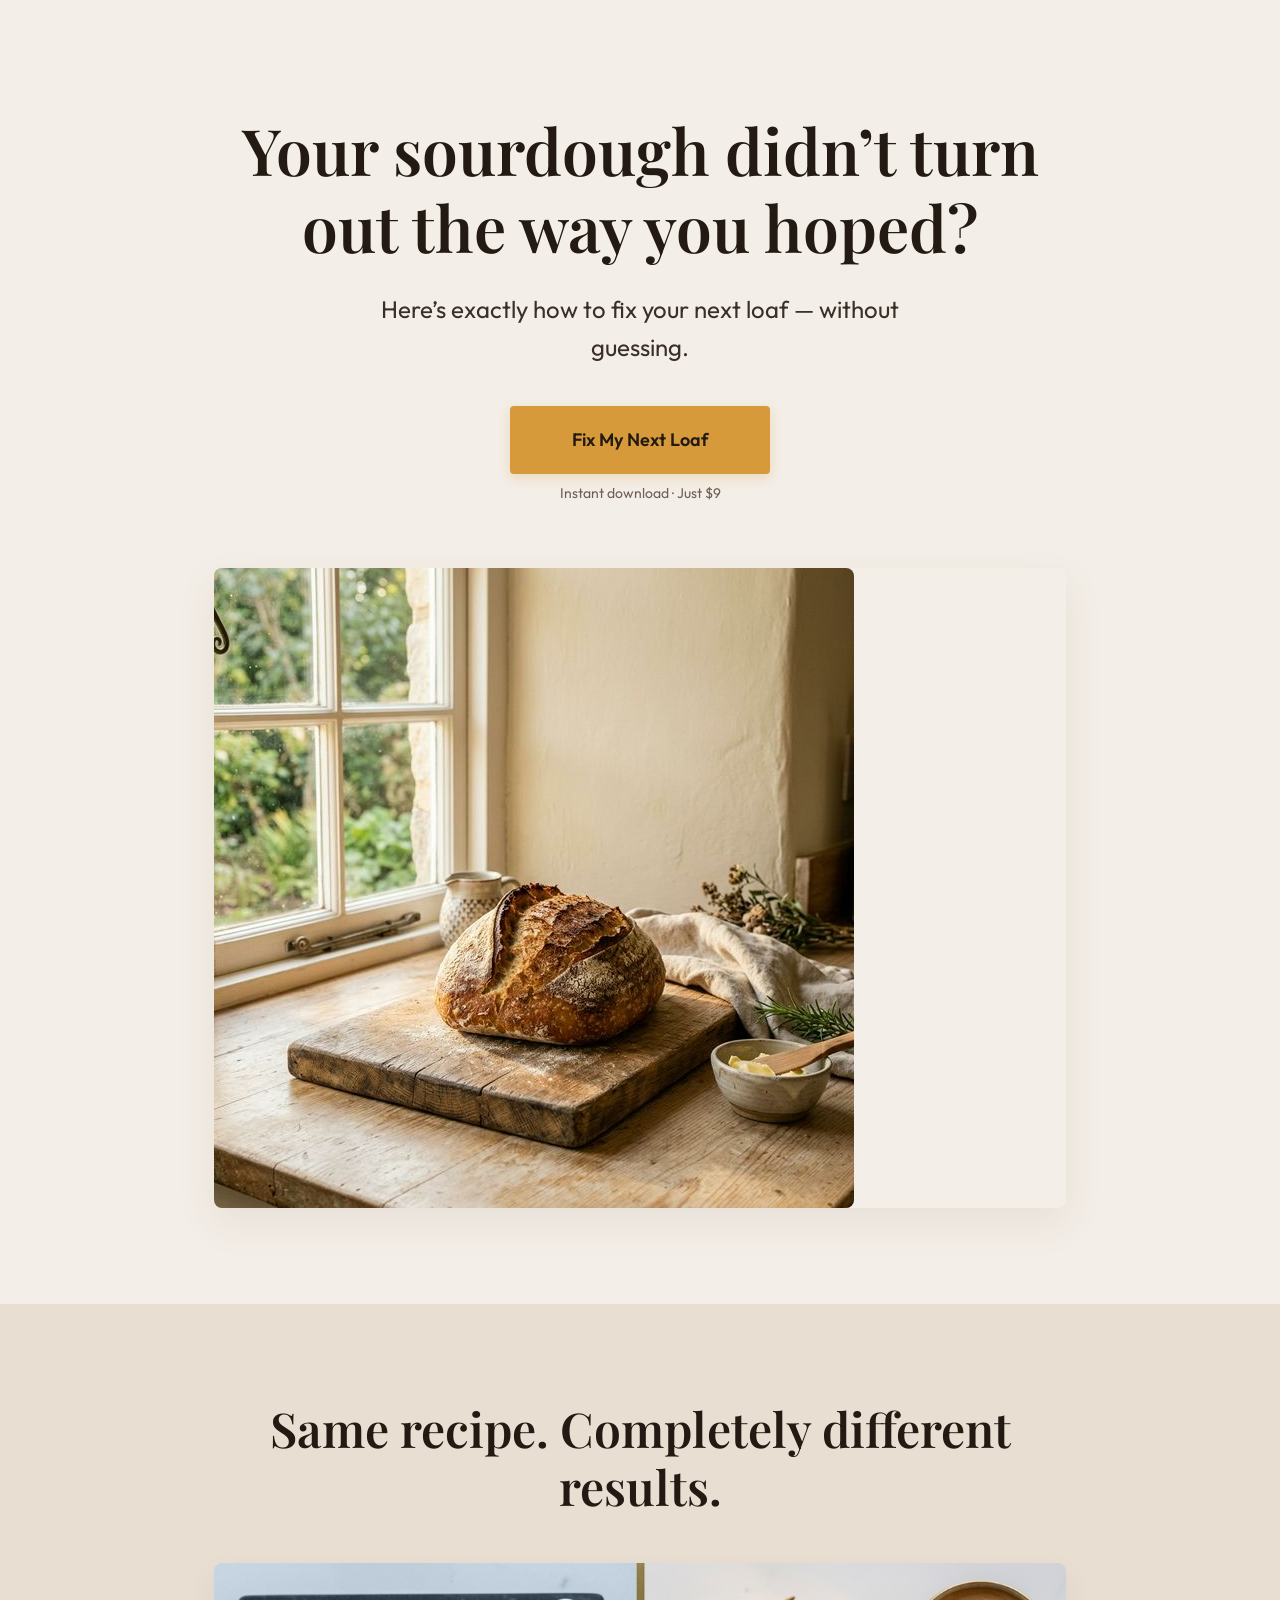
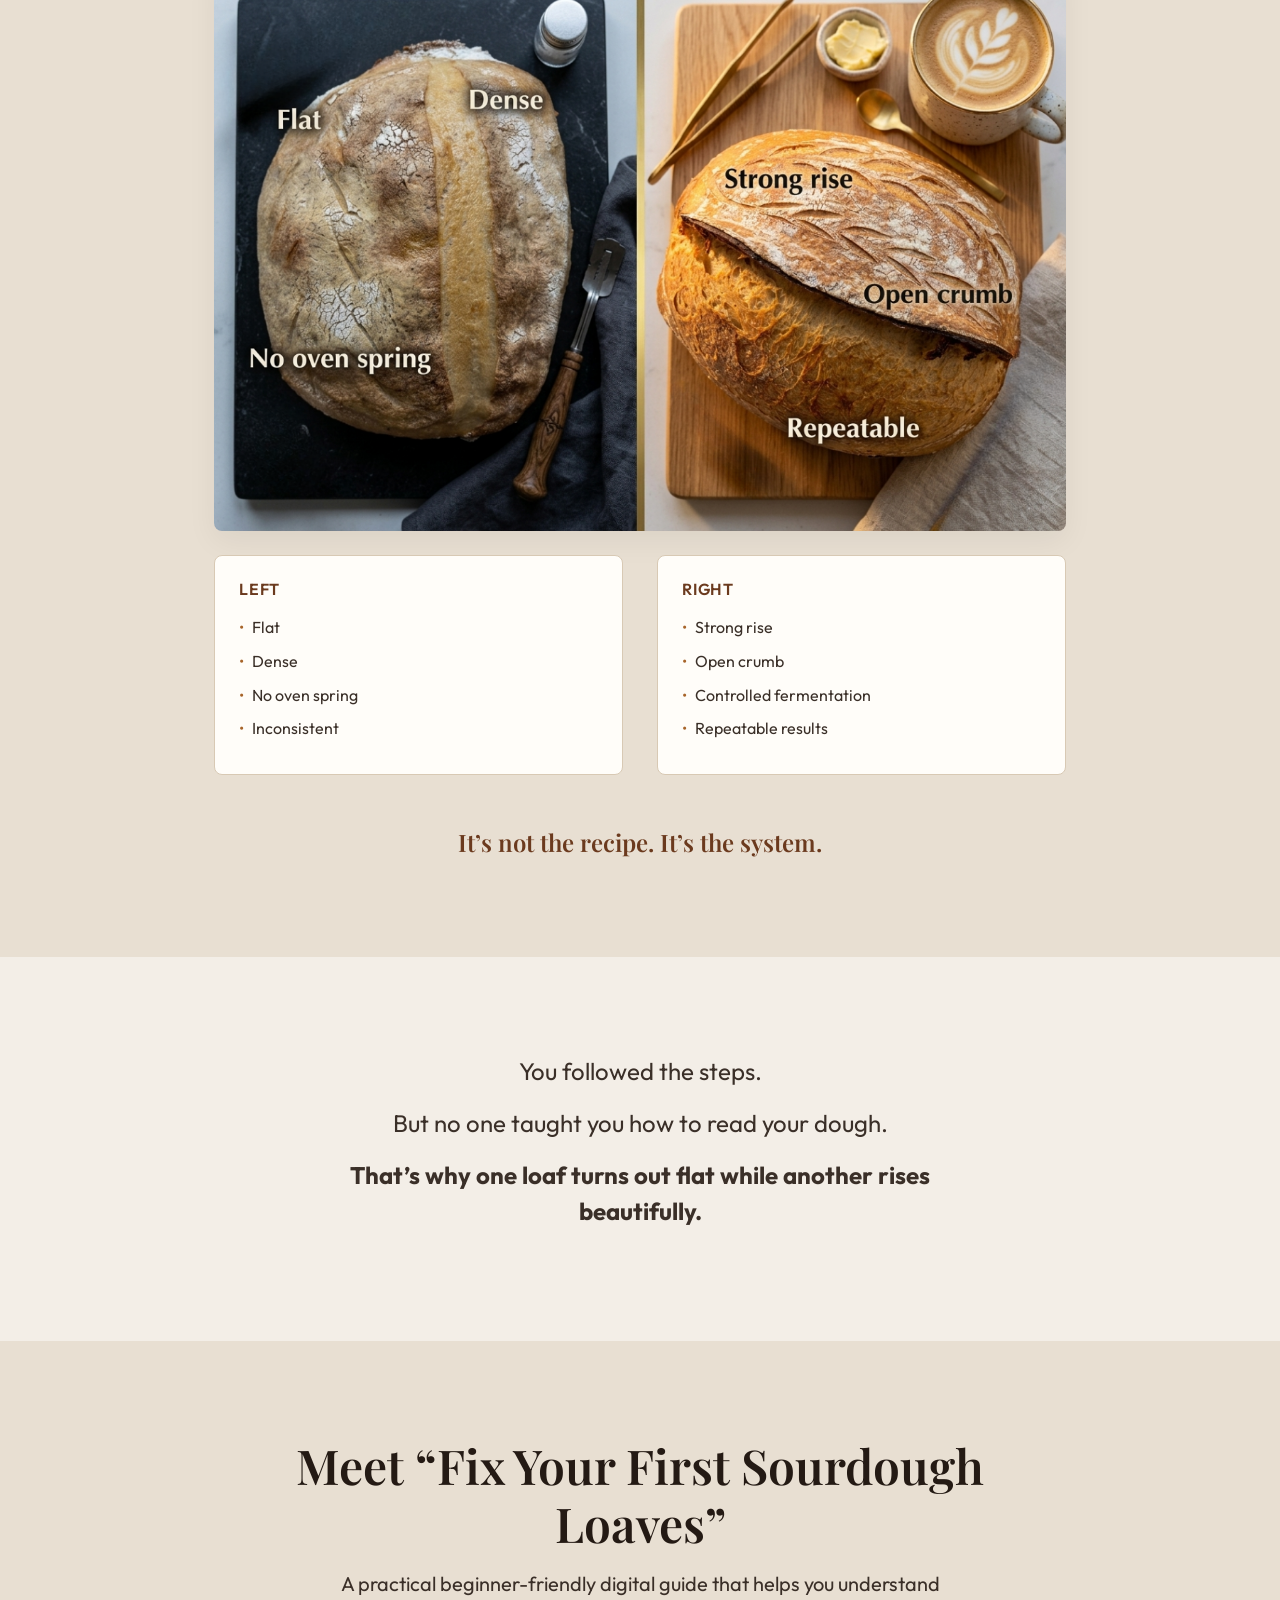
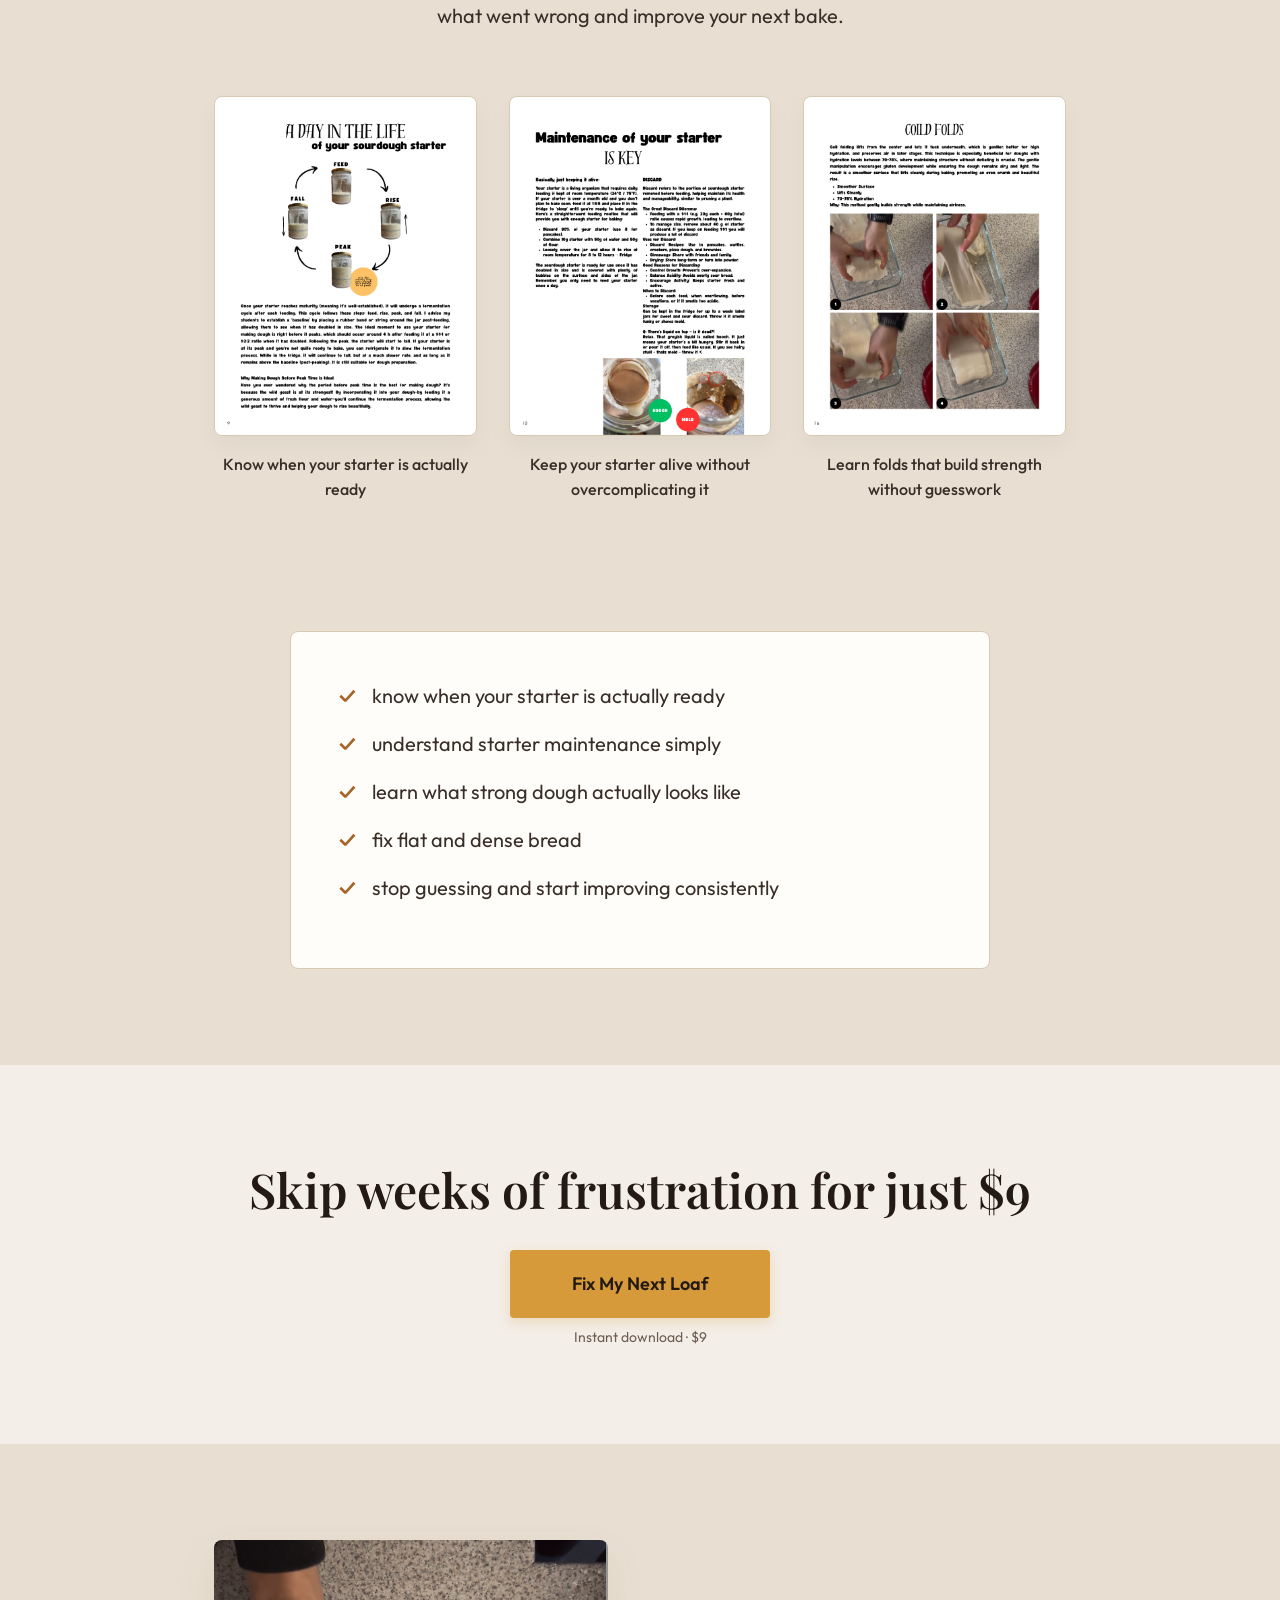
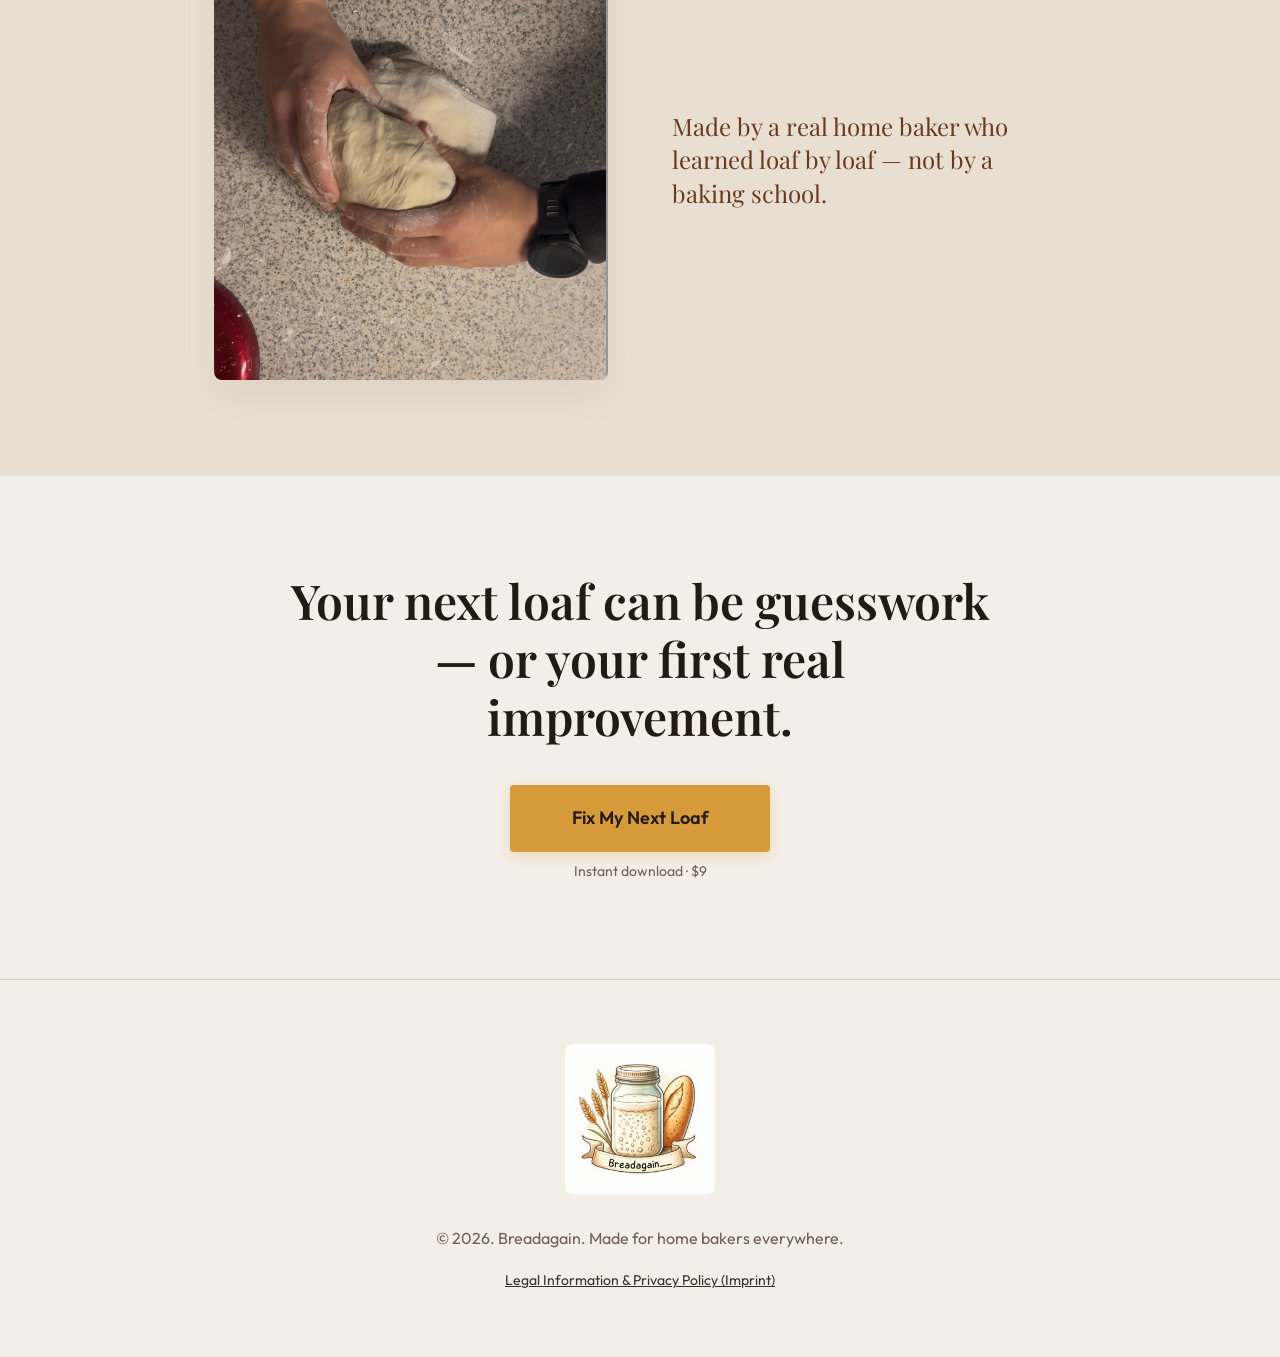
==== index.html @ 2c8e0751 "Add files via upload" ====
<!DOCTYPE html>
<html lang="en">
<head>
    <meta charset="UTF-8">
    <meta name="viewport" content="width=device-width, initial-scale=1.0">
    <title>Fix Your First Sourdough Loaves | Breadagain</title>
    
    <!-- Google Fonts for Typography -->
    <link rel="preconnect" href="https://fonts.googleapis.com">
    <link rel="preconnect" href="https://fonts.gstatic.com" crossorigin>
    <link href="https://fonts.googleapis.com/css2?family=Outfit:wght@400;500;600&family=Playfair+Display:ital,wght@0,600;1,600&display=swap" rel="stylesheet">
    
    <link rel="stylesheet" href="style.css">
</head>
<body>

    <!-- 1. HERO SECTION -->
    <section class="hero container">
        <h1>Your sourdough didn’t turn out the way you hoped?</h1>
        <p>Here’s exactly how to fix your next loaf — without guessing.</p>
        
        <a href="#offer" class="btn">Fix My Next Loaf</a>
        <span class="microcopy">Instant download · Just $9</span>
        
        <div class="hero-image">
            <img src="hero_loaf.png" alt="Aspirational warm sourdough loaf and coffee">
        </div>
    </section>

    <!-- 2. BEFORE / AFTER SECTION -->
    <section class="before-after">
        <div class="container">
            <h2>Same recipe. Completely different results.</h2>
            
            <div class="comparison-wrapper">
                <img src="Same recipe. Completely different results..png" alt="Before and after sourdough comparison" class="comparison-image">
                
                <div class="comparison-labels">
                    <div class="label-column">
                        <h4>Left</h4>
                        <ul class="label-list">
                            <li>Flat</li>
                            <li>Dense</li>
                            <li>No oven spring</li>
                            <li>Inconsistent</li>
                        </ul>
                    </div>
                    <div class="label-column">
                        <h4>Right</h4>
                        <ul class="label-list">
                            <li>Strong rise</li>
                            <li>Open crumb</li>
                            <li>Controlled fermentation</li>
                            <li>Repeatable results</li>
                        </ul>
                    </div>
                </div>
            </div>
            
            <p class="reframe-text">It’s not the recipe. It’s the system.</p>
        </div>
    </section>

    <!-- 3. REFRAME SECTION -->
    <section>
        <div class="container reframe-section">
            <p>You followed the steps.</p>
            <p>But no one taught you how to read your dough.</p>
            <p><strong>That’s why one loaf turns out flat while another rises beautifully.</strong></p>
        </div>
    </section>

    <!-- 4 & 5. PRODUCT INTRO & WHAT'S INSIDE -->
    <section class="product-intro">
        <div class="container">
            <h2>Meet “Fix Your First Sourdough Loaves”</h2>
            <p>A practical beginner-friendly digital guide that helps you understand what went wrong and improve your next bake.</p>
            
            <div class="preview-grid">
                <div class="preview-item">
                    <img src="11.png" alt="Starter Lifecycle Page preview">
                    <p>Know when your starter is actually ready</p>
                </div>
                <div class="preview-item">
                    <img src="12.png" alt="Starter Maintenance Page preview">
                    <p>Keep your starter alive without overcomplicating it</p>
                </div>
                <div class="preview-item">
                    <img src="18.png" alt="Coil Folds Page preview">
                    <p>Learn folds that build strength without guesswork</p>
                </div>
            </div>
            
            <div class="bullets-box">
                <ul>
                    <li>know when your starter is actually ready</li>
                    <li>understand starter maintenance simply</li>
                    <li>learn what strong dough actually looks like</li>
                    <li>fix flat and dense bread</li>
                    <li>stop guessing and start improving consistently</li>
                </ul>
            </div>
        </div>
    </section>

    <!-- 6. OFFER SECTION -->
    <section class="offer" id="offer">
        <div class="container">
            <h2>Skip weeks of frustration for just $9</h2>
            <a href="#" class="btn">Fix My Next Loaf</a>
            <span class="microcopy">Instant download · $9</span>
        </div>
    </section>

    <!-- 7. TRUST / MAKER SECTION -->
    <section>
        <div class="container trust-section">
            <div class="trust-image">
                <img src="Formen.png" alt="Real home baker shaping dough authentically">
            </div>
            <div class="trust-content">
                <p>Made by a real home baker who learned loaf by loaf — not by a baking school.</p>
            </div>
        </div>
    </section>

    <!-- 8. FINAL CTA SECTION -->
    <section class="final-cta">
        <div class="container">
            <h2>Your next loaf can be guesswork — or your first real improvement.</h2>
            <a href="#offer" class="btn">Fix My Next Loaf</a>
            <span class="microcopy">Instant download · $9</span>
        </div>
    </section>

    <!-- FOOTER -->
    <footer>
        <div class="container">
            <!-- Sourdough Parent Logo -->
            <img src="Proud Parent of a Sourdough Starter.png" alt="Proud Parent of a Sourdough Starter Logo" class="footer-logo">
            <p>&copy; 2026. Breadagain. Made for home bakers everywhere.</p>
            <p style="margin-top: 1rem;"><a href="legal.html">Legal Information &amp; Privacy Policy (Imprint)</a></p>
        </div>
    </footer>

    <!-- Begin of Digistore24 Trusted Badge Code -->
    <script type="text/javascript" src="https://www.digistore24.com/trusted-badge/44045/KjfjLyEIMXED85P/salespage"></script>
    <!-- End of Digistore24 Trusted Badge Code -->

    <!-- Lightbox Modal container -->
    <div class="lightbox-modal" id="lightbox">
        <span class="lightbox-close" id="lightbox-close">&times;</span>
        <img id="lightbox-img" src="" alt="Expanded View">
    </div>

    <script>
        const lightbox = document.getElementById('lightbox');
        const lightboxImg = document.getElementById('lightbox-img');
        const closeBtn = document.getElementById('lightbox-close');
        
        lightbox.style.display = 'none';

        const previewImages = document.querySelectorAll('.preview-item img');
        
        previewImages.forEach(img => {
            img.addEventListener('click', () => {
                lightbox.style.display = 'flex';
                // Small timeout to allow display:flex to apply before adding opacity
                setTimeout(() => {
                    lightbox.classList.add('active');
                }, 10);
                lightboxImg.src = img.src;
            });
        });

        closeBtn.addEventListener('click', closeLightbox);
        
        // Close on background click
        lightbox.addEventListener('click', (e) => {
            if (e.target === lightbox) {
                closeLightbox();
            }
        });

        // Close on Escape key
        document.addEventListener('keydown', (e) => {
            if (e.key === 'Escape' && lightbox.classList.contains('active')) {
                closeLightbox();
            }
        });

        function closeLightbox() {
            lightbox.classList.remove('active');
            setTimeout(() => {
                lightbox.style.display = 'none';
            }, 300); // match CSS transition duration
        }
    </script>
</body>
</html>
---- style.css ----
:root {
  /* Core backgrounds */
  --bg-main: #F3EEE7;
  --bg-alt: #E8DFD2;
  --bg-card: #FFFDF9;
  --border-color: #D8C9B4;

  /* Text */
  --text-primary: #241A14;
  --text-secondary: #3A2F28;
  --text-muted: #6F5E52;

  /* Brand Accents */
  --cta-btn: #D69A3A;
  --cta-hover: #C98A3D;
  --accent-brown: #A7642A;
  --crust-brown: #6B3A1E;
  --accent-wheat: #8C8B5A;
  --accent-butter: #F6E2B3;

  /* Layout */
  --spacing-section: 6rem;
  --container-width: 900px;
  --border-radius: 8px;
}

* {
  box-sizing: border-box;
  margin: 0;
  padding: 0;
}

body {
  font-family: 'Outfit', -apple-system, sans-serif;
  background-color: var(--bg-main);
  color: var(--text-primary);
  line-height: 1.6;
  -webkit-font-smoothing: antialiased;
}

h1, h2, h3, h4, h5 {
  font-family: 'Playfair Display', Georgia, serif;
  color: var(--text-primary);
  line-height: 1.2;
  font-weight: 600;
}

a {
  text-decoration: none;
  color: inherit;
}

img {
  max-width: 100%;
  height: auto;
  display: block;
  border-radius: var(--border-radius);
}

.container {
  max-width: var(--container-width);
  margin: 0 auto;
  padding: 0 1.5rem;
}

.text-center { text-align: center; }
.mt-1 { margin-top: 1rem; }
.mt-2 { margin-top: 2rem; }
.mt-3 { margin-top: 3rem; }

/* Buttons */
.btn {
  display: inline-flex;
  align-items: center;
  justify-content: center;
  background-color: var(--cta-btn);
  color: var(--text-primary);
  padding: 1.2rem 3rem;
  font-size: 1.125rem;
  font-family: 'Outfit', sans-serif;
  font-weight: 600;
  border-radius: 4px; /* Clean rounded corners, not pill */
  border: none;
  cursor: pointer;
  transition: background-color 0.2s ease, transform 0.2s ease;
  min-width: 260px;
  box-shadow: 0 4px 12px rgba(214, 154, 58, 0.25); /* subtle premium shadow */
}

.btn:hover {
  background-color: var(--cta-hover);
  transform: translateY(-2px);
}

.microcopy {
  display: block;
  font-size: 0.875rem;
  color: var(--text-muted);
  margin-top: 0.5rem;
}

/* Sections */
section {
  padding: var(--spacing-section) 0;
}

section:nth-child(even) {
  background-color: var(--bg-alt);
}

/* 1. HERO */
.hero {
  text-align: center;
  padding-top: 7rem;
  padding-bottom: var(--spacing-section);
}

.hero h1 {
  font-size: clamp(2.5rem, 6vw, 4rem);
  max-width: 800px;
  margin: 0 auto 1.5rem;
}

.hero p {
  font-size: clamp(1.25rem, 2.5vw, 1.5rem);
  color: var(--text-secondary);
  max-width: 600px;
  margin: 0 auto 2.5rem;
}

.hero-image {
  margin-top: 4rem;
  position: relative;
  box-shadow: 0 15px 40px rgba(107, 58, 30, 0.08); /* warm crust shadow */
  border-radius: var(--border-radius);
}

/* 2. BEFORE / AFTER */
.before-after h2 {
  text-align: center;
  font-size: clamp(2rem, 4vw, 3rem);
  margin-bottom: 3rem;
}

.comparison-wrapper {
  position: relative;
  margin-bottom: 2rem;
}

.comparison-image {
  width: 100%;
  box-shadow: 0 10px 30px rgba(0,0,0,0.06);
}

.comparison-labels {
  display: flex;
  justify-content: space-between;
  margin-top: 1.5rem;
}

.label-column {
  width: 48%;
  background-color: var(--bg-card);
  padding: 1.5rem;
  border-radius: var(--border-radius);
  border: 1px solid var(--border-color);
}

.label-column h4 {
  font-family: 'Outfit', sans-serif;
  font-size: 1rem;
  text-transform: uppercase;
  letter-spacing: 0.05em;
  margin-bottom: 1rem;
  color: var(--crust-brown);
}

.label-list {
  list-style: none;
  font-size: 1rem;
  color: var(--text-secondary);
}

.label-list li {
  margin-bottom: 0.5rem;
  display: flex;
  align-items: center;
}

.label-list li::before {
  content: "•";
  margin-right: 0.5rem;
  color: var(--accent-brown);
}

.reframe-text {
  text-align: center;
  font-size: 1.5rem;
  font-family: 'Playfair Display', serif;
  color: var(--crust-brown);
  margin-top: 3rem;
  font-weight: 600;
}

/* 3. REFRAME SECTION */
.reframe-section {
  text-align: center;
  max-width: 700px;
  margin: 0 auto;
}

.reframe-section p {
  font-size: 1.5rem;
  color: var(--text-secondary);
  margin-bottom: 1rem;
  line-height: 1.5;
}

/* 4 & 5. PRODUCT INTRO & WHATS INSIDE */
.product-intro {
  text-align: center;
}

.product-intro h2 {
  font-size: clamp(2rem, 4vw, 3rem);
  margin-bottom: 1rem;
}

.product-intro p {
  font-size: 1.25rem;
  color: var(--text-secondary);
  max-width: 600px;
  margin: 0 auto 4rem;
}

.preview-grid {
  display: grid;
  grid-template-columns: repeat(3, 1fr);
  gap: 2rem;
  margin-bottom: 4rem;
}

.preview-item img {
  border: 1px solid var(--border-color);
  box-shadow: 0 10px 25px rgba(0,0,0,0.04);
  margin-bottom: 1rem;
  cursor: pointer;
  transition: transform 0.3s ease, box-shadow 0.3s ease;
}

.preview-item img:hover {
  transform: scale(1.03);
  box-shadow: 0 15px 35px rgba(107, 58, 30, 0.08);
}

.preview-item p {
  font-size: 1rem;
  color: var(--text-secondary);
  font-weight: 500;
  text-align: center;
}

/* Lightbox Modal */
.lightbox-modal {
  display: none;
  position: fixed;
  z-index: 1000;
  top: 0; left: 0;
  width: 100%; height: 100%;
  background-color: rgba(36, 26, 20, 0.85); /* Dark overlay */
  align-items: center;
  justify-content: center;
  opacity: 0;
  pointer-events: none;
  transition: opacity 0.3s ease;
}

.lightbox-modal.active {
  opacity: 1;
  pointer-events: auto;
}

.lightbox-modal img {
  max-width: 90%;
  max-height: 90vh;
  border-radius: var(--border-radius);
  box-shadow: 0 20px 50px rgba(0,0,0,0.5);
  transform: scale(0.95);
  transition: transform 0.3s ease;
}

.lightbox-modal.active img {
  transform: scale(1);
}

.lightbox-close {
  position: absolute;
  top: 2rem;
  right: 2.5rem;
  color: #F3EEE7;
  font-size: 3rem;
  font-family: sans-serif;
  cursor: pointer;
  line-height: 1;
  user-select: none;
  transition: color 0.2s ease;
}

.lightbox-close:hover {
  color: #D69A3A;
}

.bullets-box {
  background-color: var(--bg-card);
  padding: 3rem;
  border-radius: var(--border-radius);
  border: 1px solid var(--border-color);
  max-width: 700px;
  margin: 0 auto;
}

.bullets-box ul {
  list-style: none;
  font-size: 1.25rem;
  color: var(--text-secondary);
}

.bullets-box li {
  margin-bottom: 1rem;
  display: flex;
  align-items: flex-start;
}

.bullets-box li::before {
  content: "✓";
  color: var(--accent-brown);
  margin-right: 1rem;
  font-weight: bold;
}

/* 6. OFFER SECTION */
.offer {
  text-align: center;
}

.offer h2 {
  font-size: clamp(2rem, 4vw, 3rem);
  margin-bottom: 2rem;
}

/* 7. TRUST / MAKER */
.trust-section {
  display: grid;
  grid-template-columns: 1fr 1fr;
  gap: 4rem;
  align-items: center;
}

.trust-image img {
  box-shadow: 0 15px 40px rgba(107, 58, 30, 0.08);
}

.trust-content {
  font-size: 1.5rem;
  font-family: 'Playfair Display', serif;
  color: var(--crust-brown);
  line-height: 1.4;
}

/* 8. FINAL CTA */
.final-cta {
  text-align: center;
}

.final-cta h2 {
  font-size: clamp(2rem, 4vw, 3rem);
  margin-bottom: 2.5rem;
  max-width: 700px;
  margin-left: auto;
  margin-right: auto;
}

/* FOOTER */
footer {
  text-align: center;
  padding: 4rem 0;
  border-top: 1px solid var(--border-color);
  color: var(--text-muted);
}

.footer-logo {
  max-width: 150px;
  margin: 0 auto 2rem;
  opacity: 0.9;
}

footer a {
  text-decoration: underline;
  color: var(--text-secondary);
  font-size: 0.875rem;
}

/* MOBILE RESPONSIVE */
@media (max-width: 768px) {
  :root {
    --spacing-section: 4rem;
  }
  
  .hero {
    padding-top: 4rem;
  }
  
  .comparison-labels {
    flex-direction: column;
    gap: 1rem;
  }
  
  .label-column {
    width: 100%;
  }

  .preview-grid {
    grid-template-columns: 1fr;
    gap: 3rem;
  }
  
  .trust-section {
    grid-template-columns: 1fr;
    gap: 2rem;
    text-align: center;
  }
  
  .bullets-box {
    padding: 2rem 1.5rem;
  }
  
  .btn {
    width: 100%;
  }
}
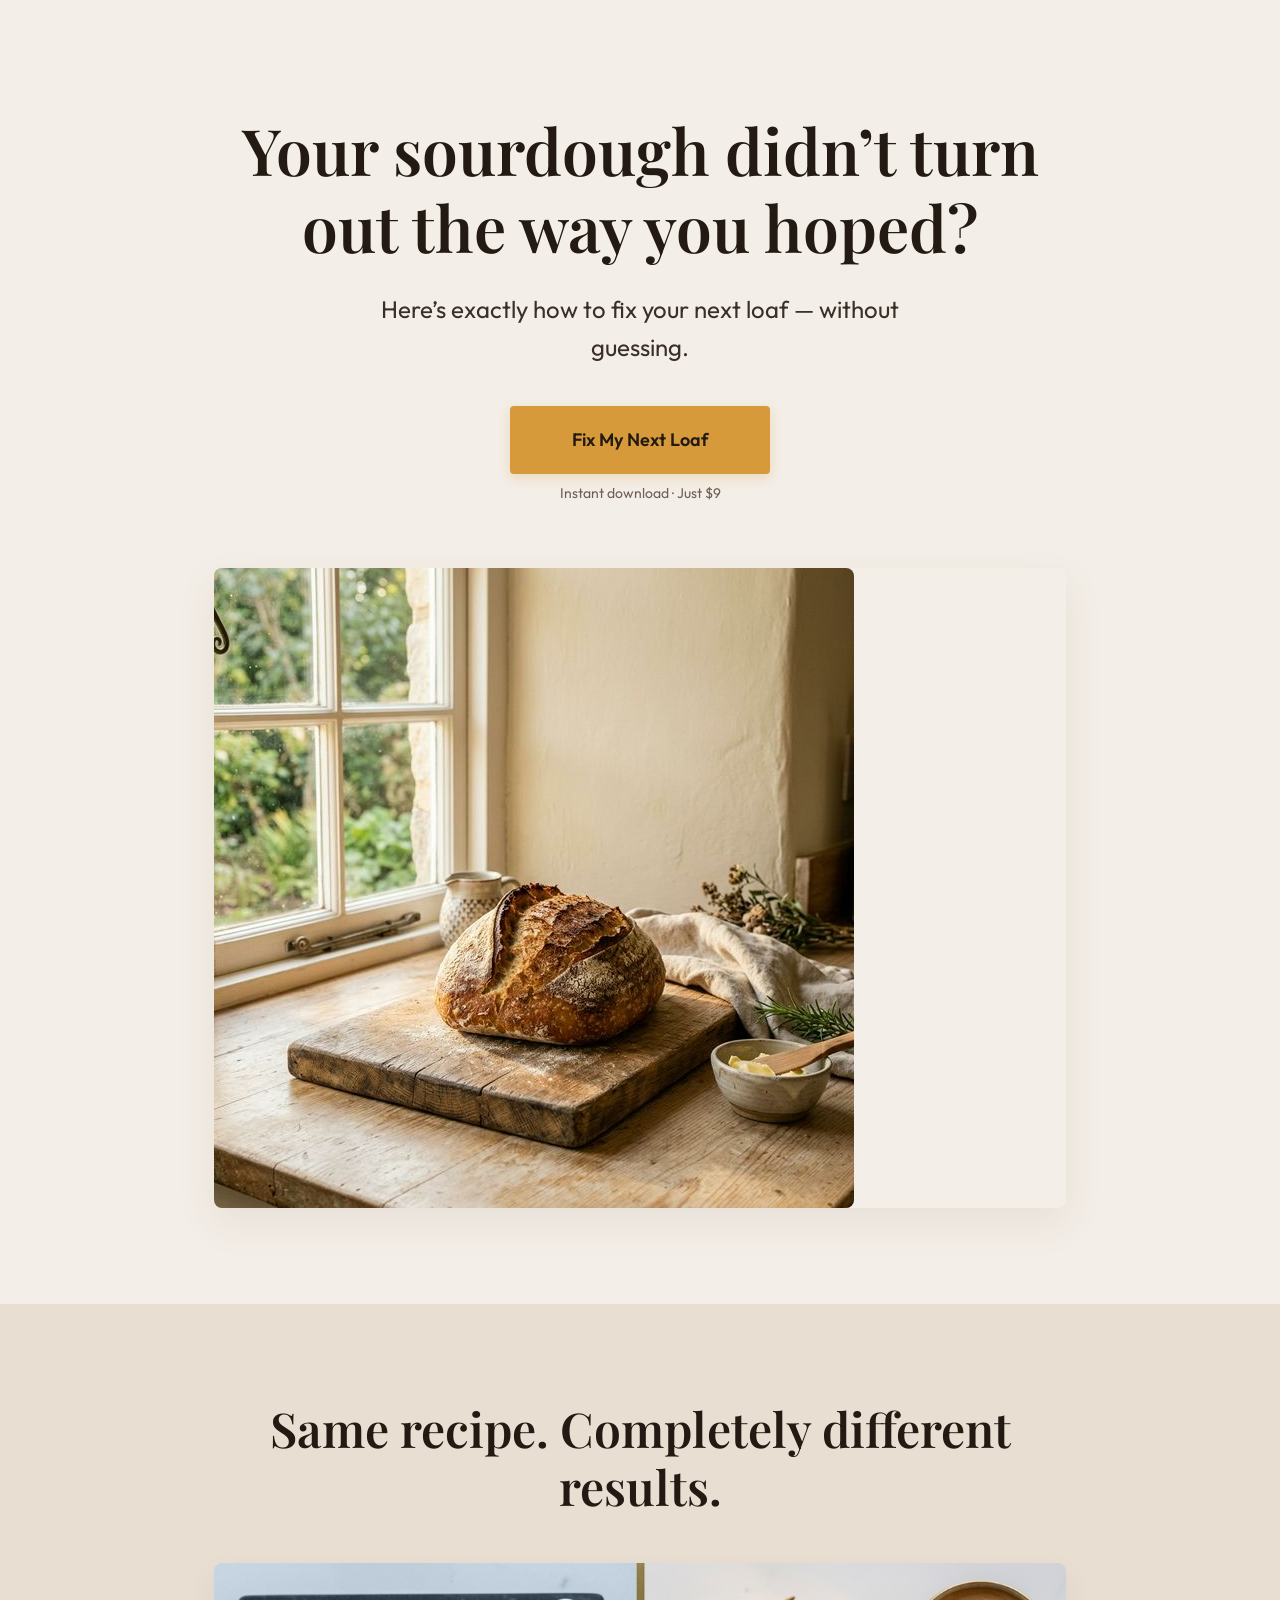
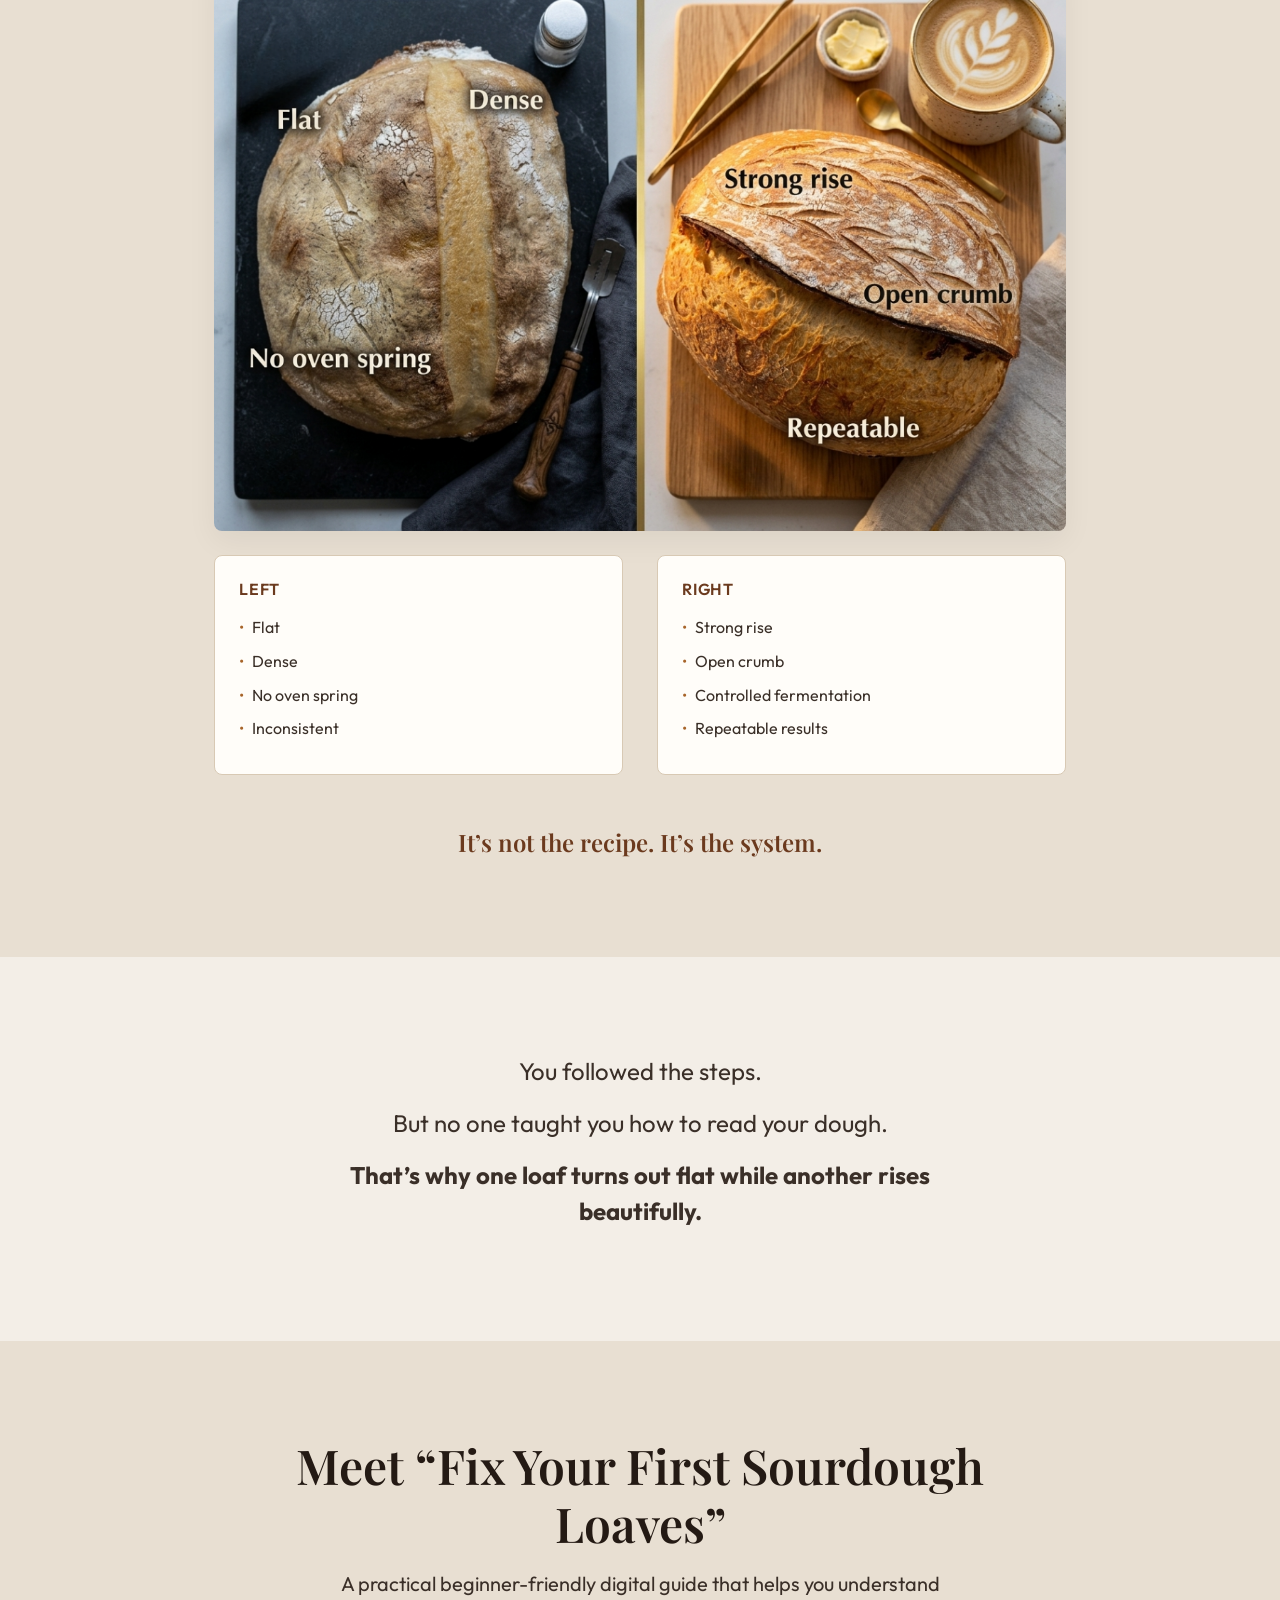
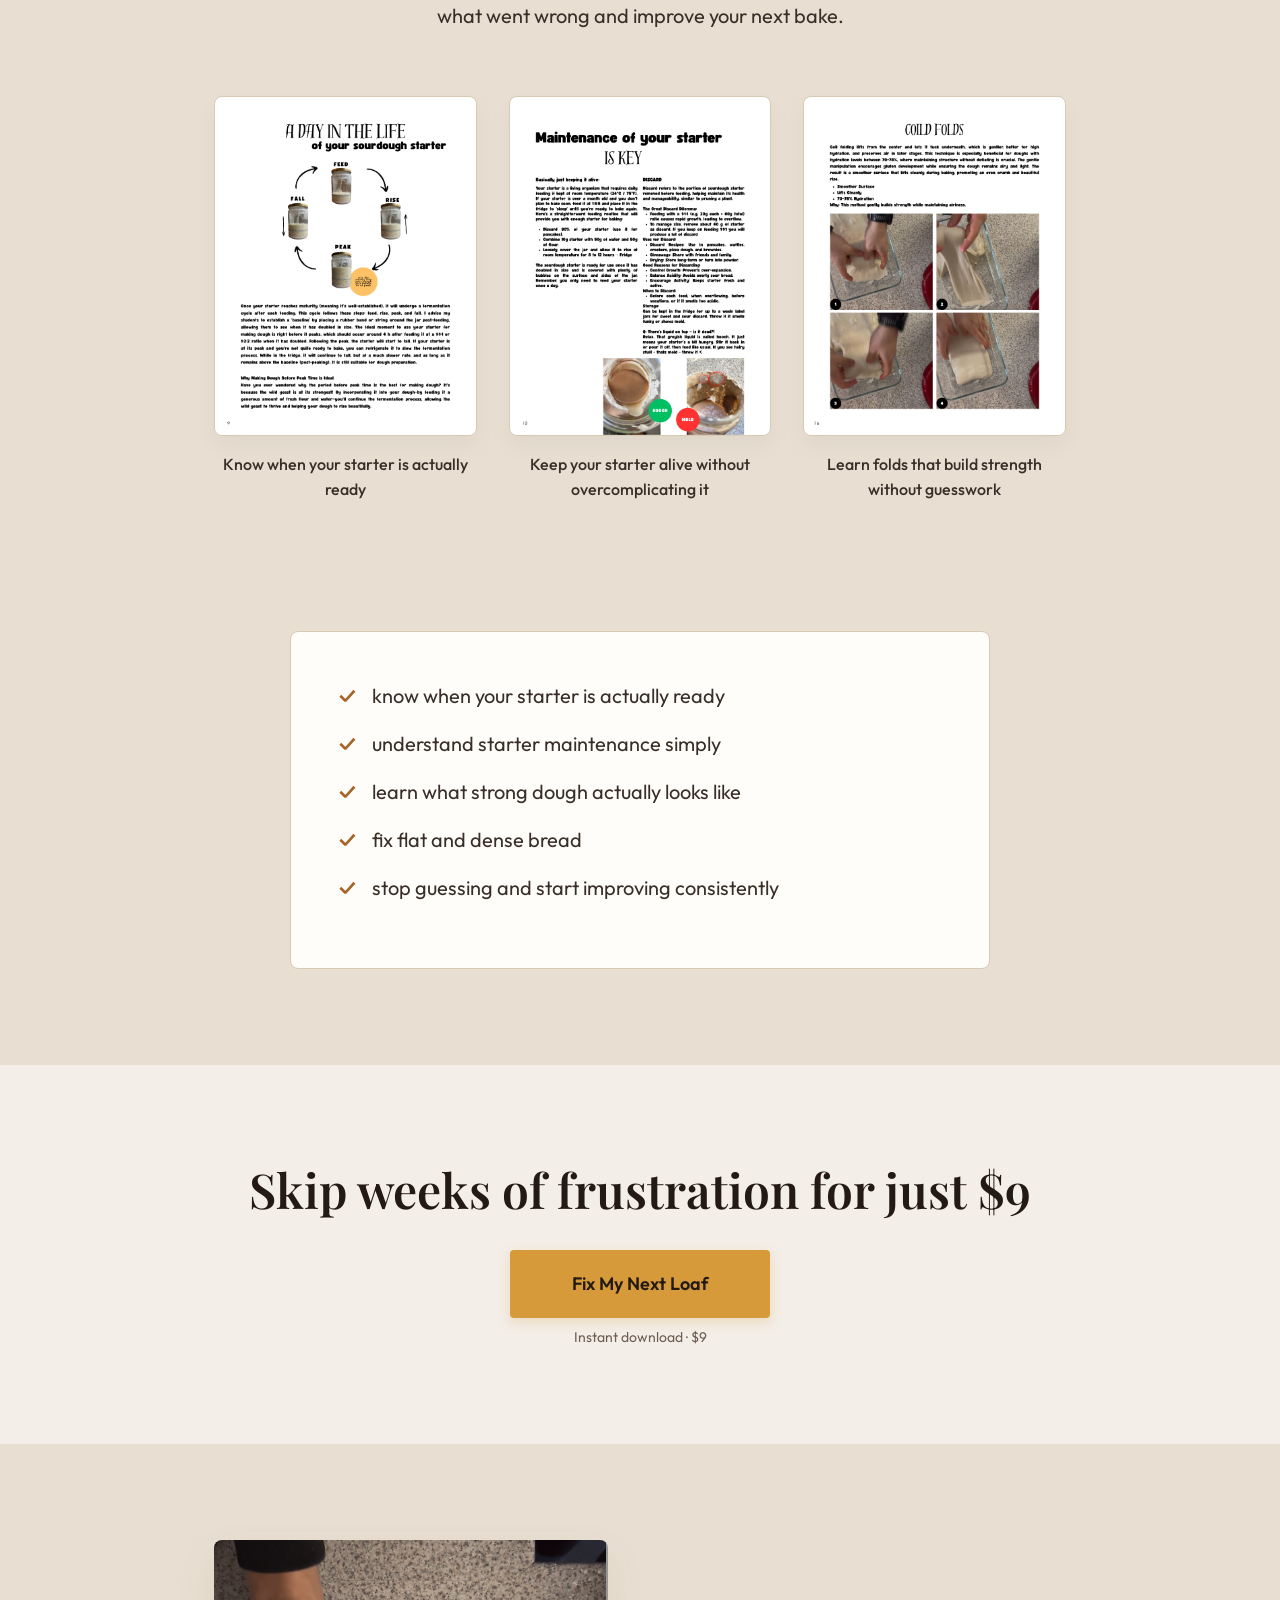
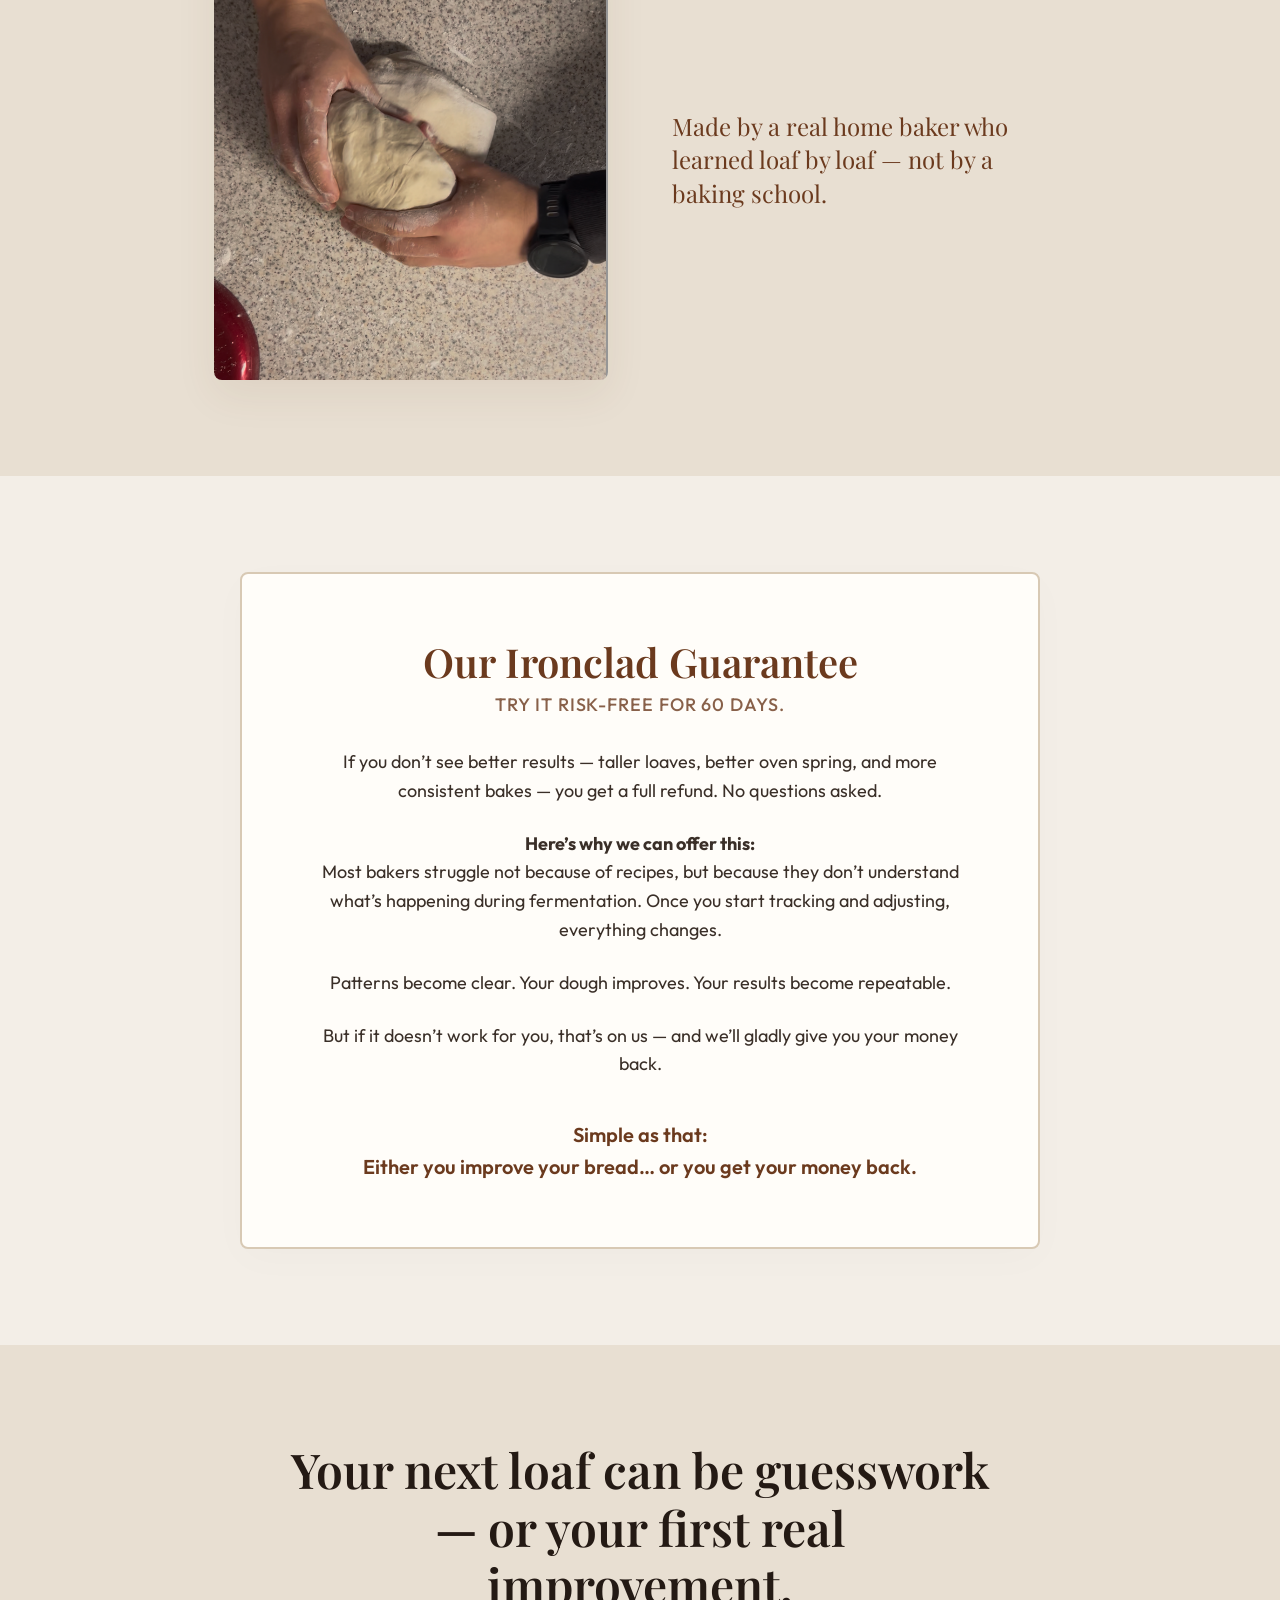
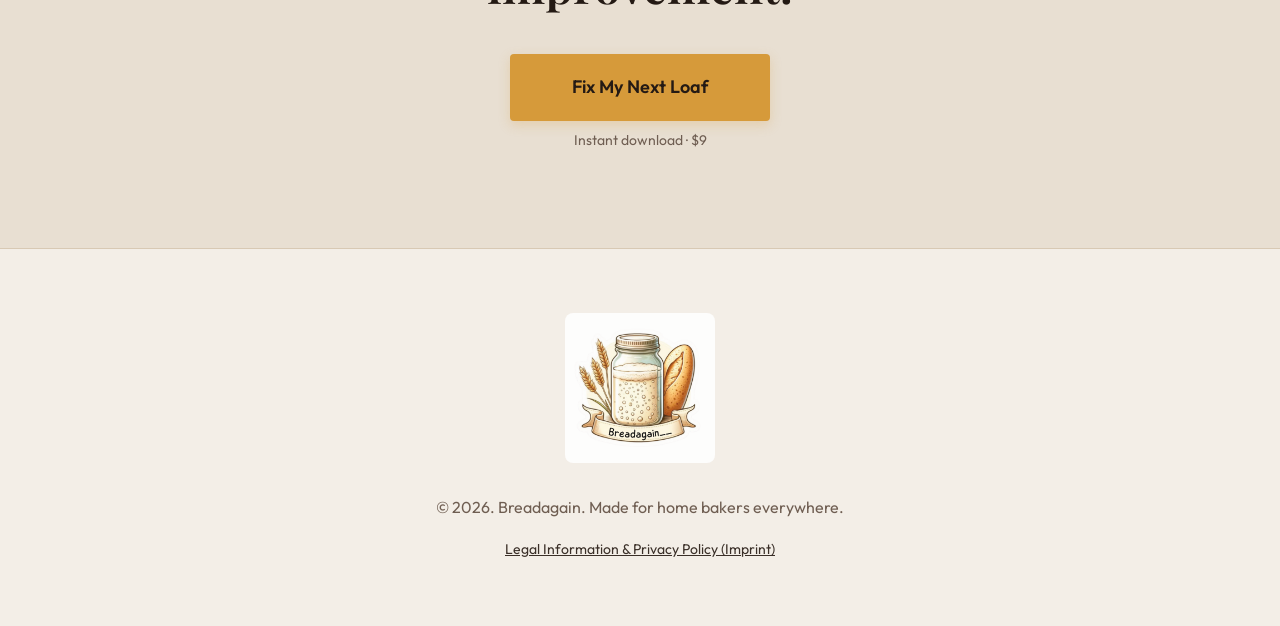
==== commit 1b128609: "Add files via upload" ====
--- a/index.html
+++ b/index.html
@@ -124,7 +124,24 @@
         </div>
     </section>
 
-    <!-- 8. FINAL CTA SECTION -->
+    <!-- 8. GUARANTEE SECTION -->
+    <section>
+        <div class="container guarantee-container">
+            <div class="guarantee-box">
+                <h2>Our Ironclad Guarantee</h2>
+                <h3>Try it risk-free for 60 days.</h3>
+                
+                <p>If you don’t see better results — taller loaves, better oven spring, and more consistent bakes — you get a full refund. No questions asked.</p>
+                <p><strong>Here’s why we can offer this:</strong><br>
+                Most bakers struggle not because of recipes, but because they don’t understand what’s happening during fermentation. Once you start tracking and adjusting, everything changes.</p>
+                <p>Patterns become clear. Your dough improves. Your results become repeatable.</p>
+                <p>But if it doesn’t work for you, that’s on us — and we’ll gladly give you your money back.</p>
+                <p>Simple as that:<br>Either you improve your bread… or you get your money back.</p>
+            </div>
+        </div>
+    </section>
+
+    <!-- 9. FINAL CTA SECTION -->
     <section class="final-cta">
         <div class="container">
             <h2>Your next loaf can be guesswork — or your first real improvement.</h2>
--- a/style.css
+++ b/style.css
@@ -380,6 +380,55 @@
   margin-right: auto;
 }
 
+/* 8. GUARANTEE SECTION */
+.guarantee-container {
+  display: flex;
+  justify-content: center;
+}
+
+.guarantee-box {
+  background-color: var(--bg-card);
+  border: 2px solid var(--border-color);
+  border-radius: var(--border-radius);
+  padding: 4rem;
+  max-width: 800px;
+  text-align: center;
+  box-shadow: 0 10px 40px rgba(0,0,0,0.02);
+}
+
+.guarantee-box h2 {
+  font-size: clamp(2rem, 4vw, 2.5rem);
+  margin-bottom: 0.5rem;
+  color: var(--crust-brown);
+}
+
+.guarantee-box h3 {
+  font-family: 'Outfit', sans-serif;
+  font-size: 1.125rem;
+  font-weight: 500;
+  color: var(--crust-brown);
+  opacity: 0.8;
+  margin-bottom: 2rem;
+  text-transform: uppercase;
+  letter-spacing: 0.05em;
+}
+
+.guarantee-box p {
+  font-size: 1.125rem;
+  color: var(--text-secondary);
+  margin-bottom: 1.5rem;
+  line-height: 1.6;
+}
+
+.guarantee-box p:last-child {
+  margin-bottom: 0;
+  font-weight: 600;
+  color: var(--text-primary);
+  font-size: 1.25rem;
+  margin-top: 2.5rem;
+  color: var(--crust-brown);
+}
+
 /* FOOTER */
 footer {
   text-align: center;
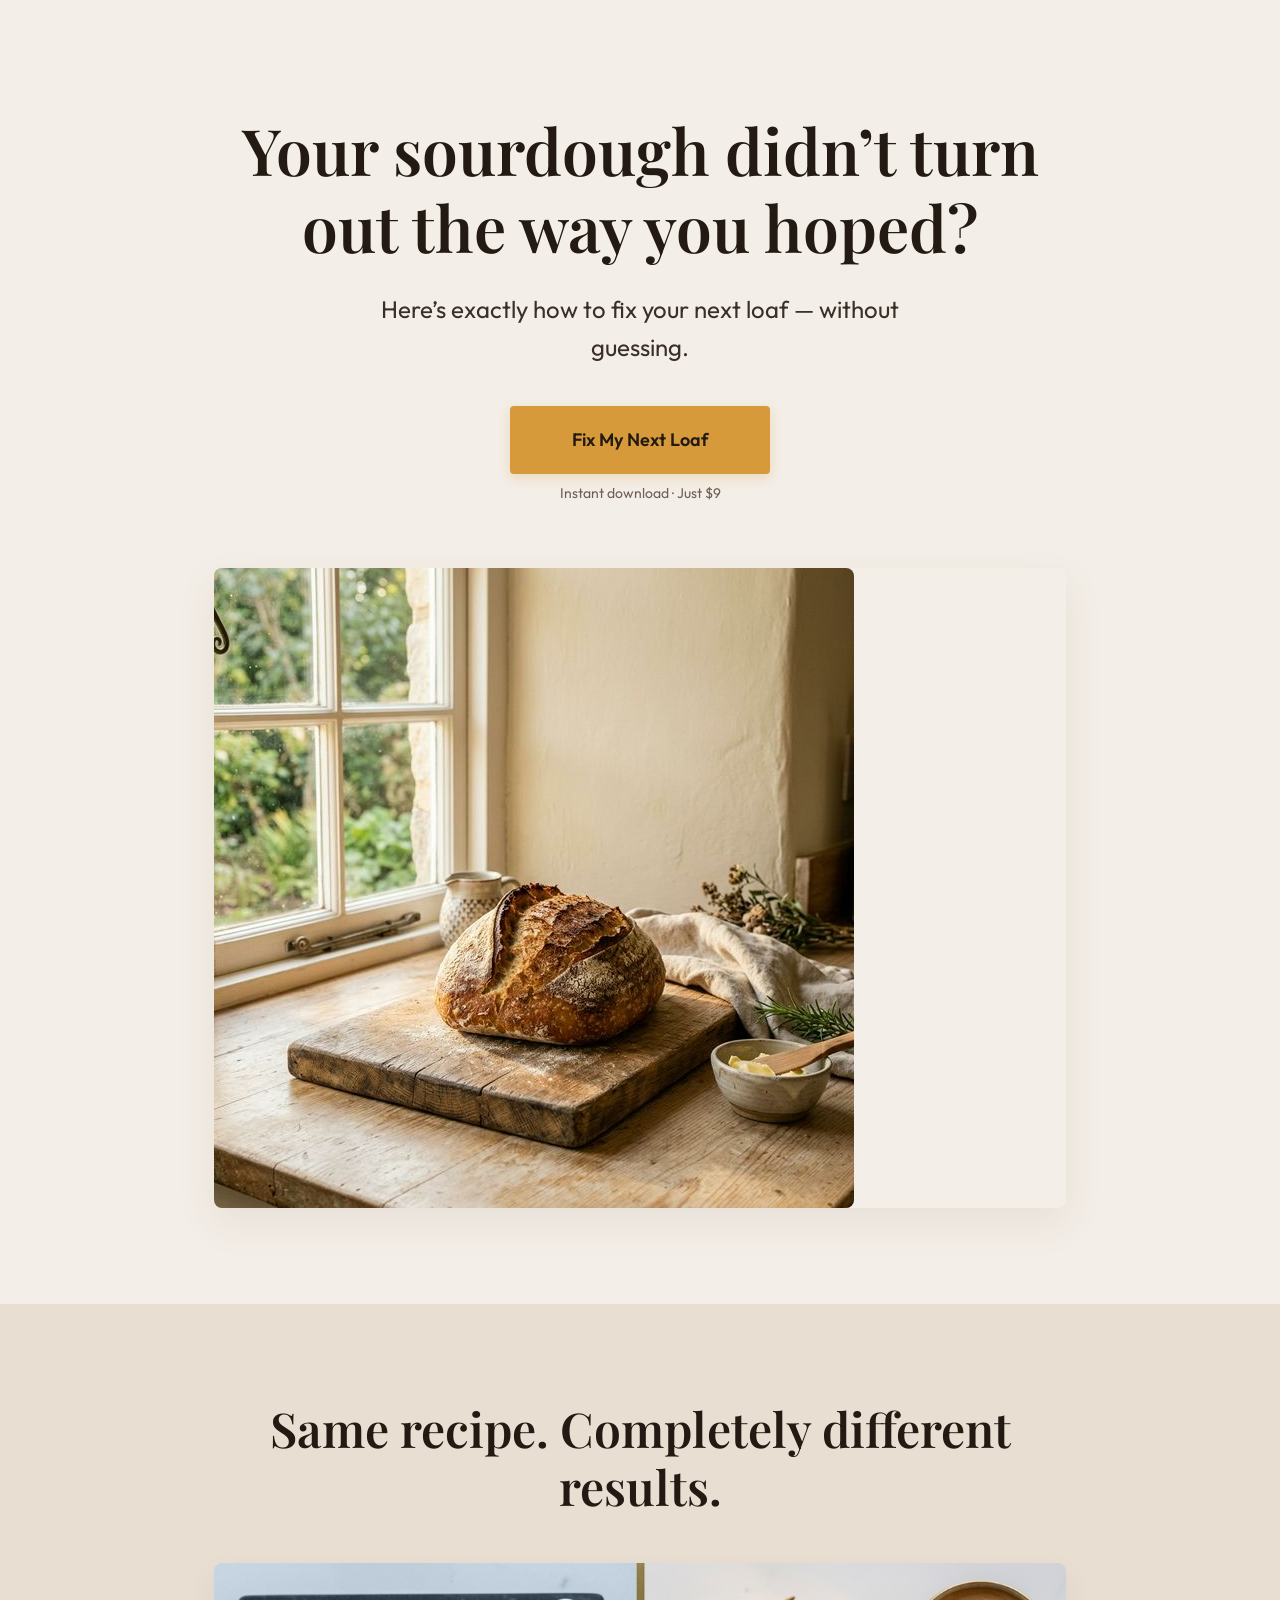
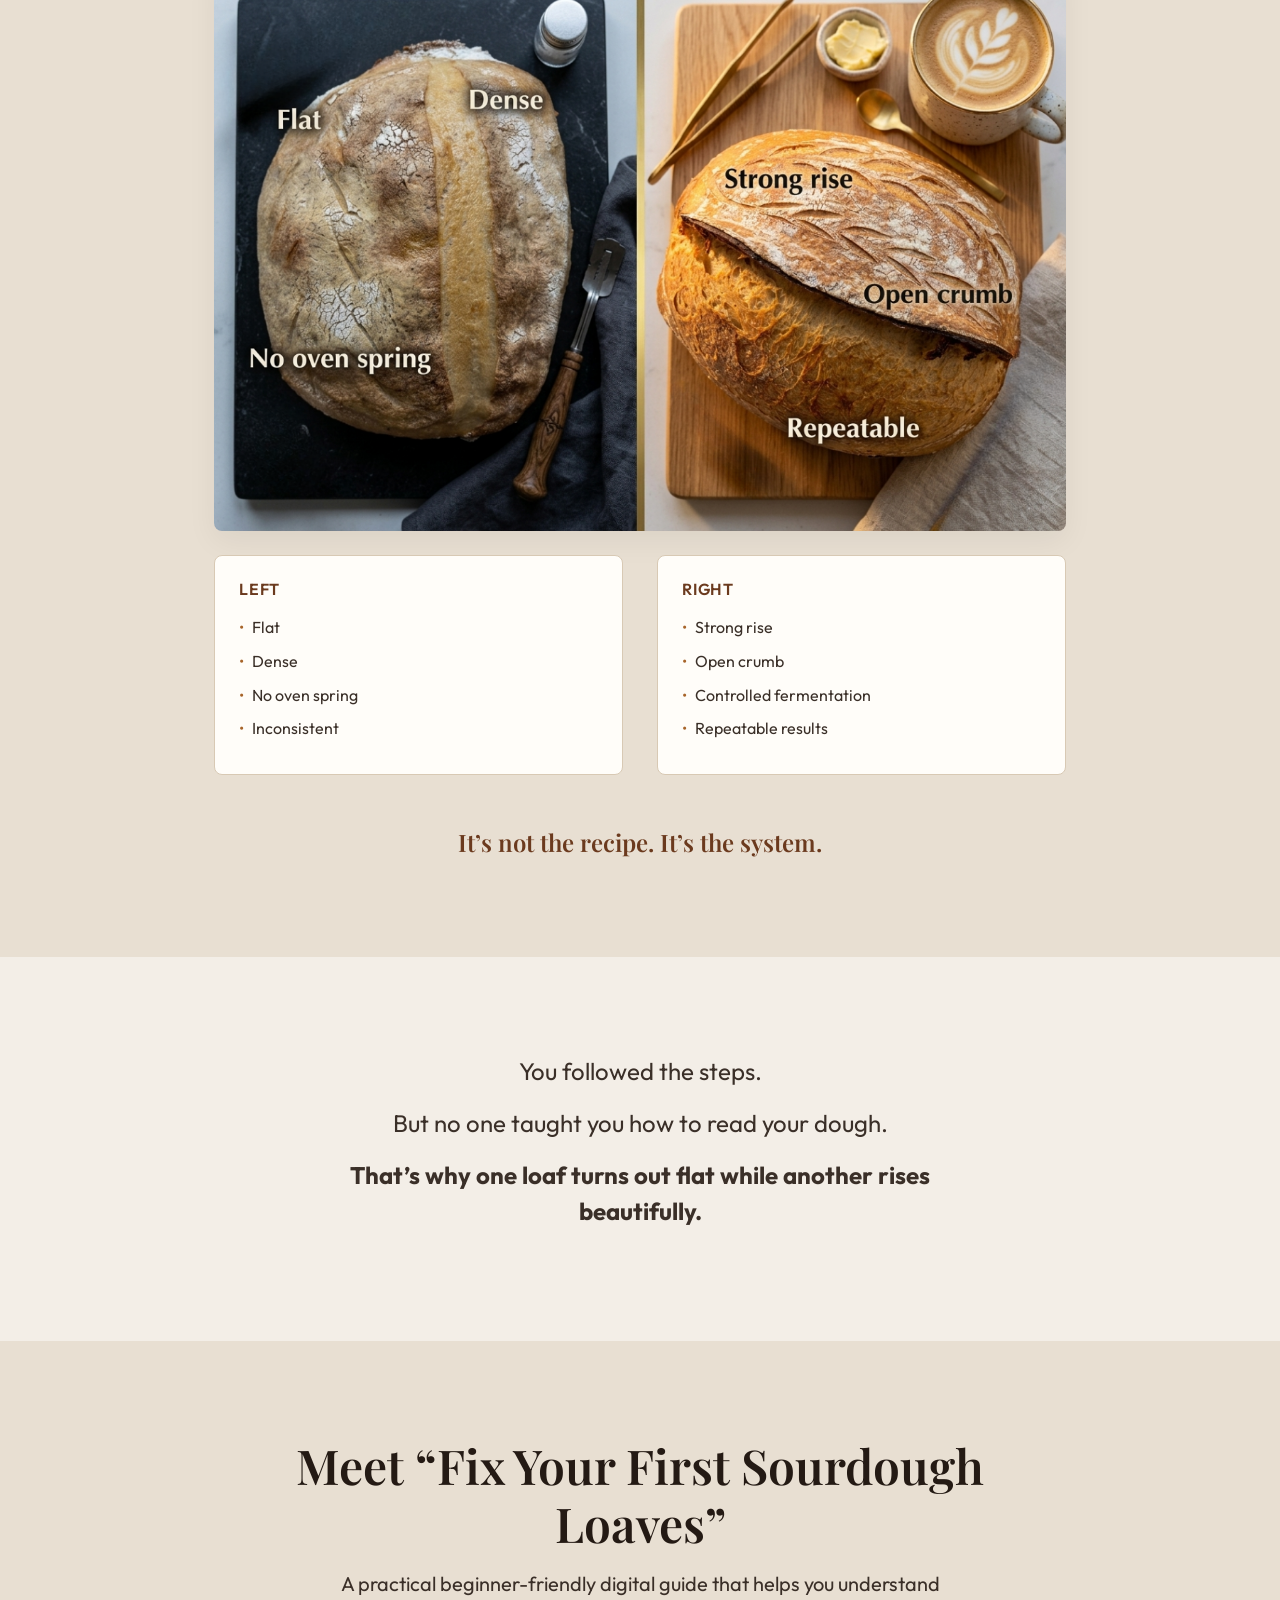
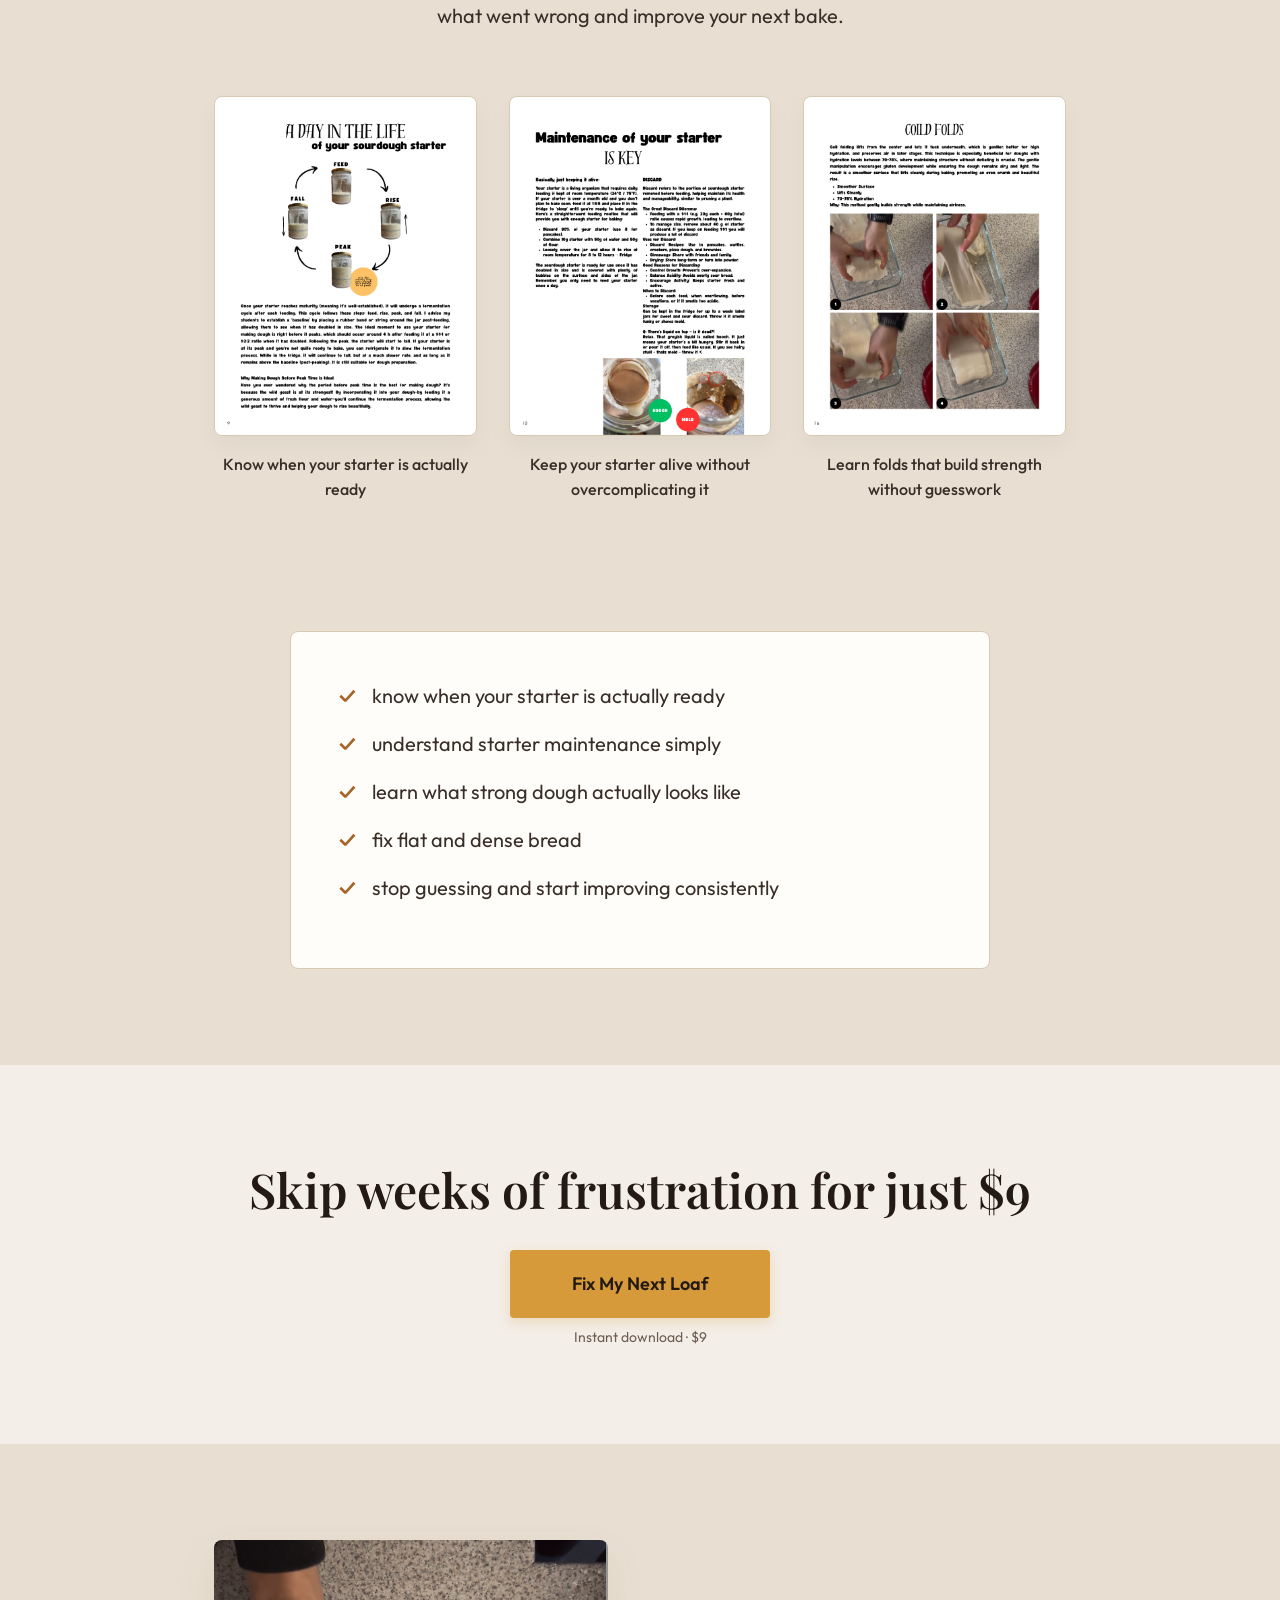
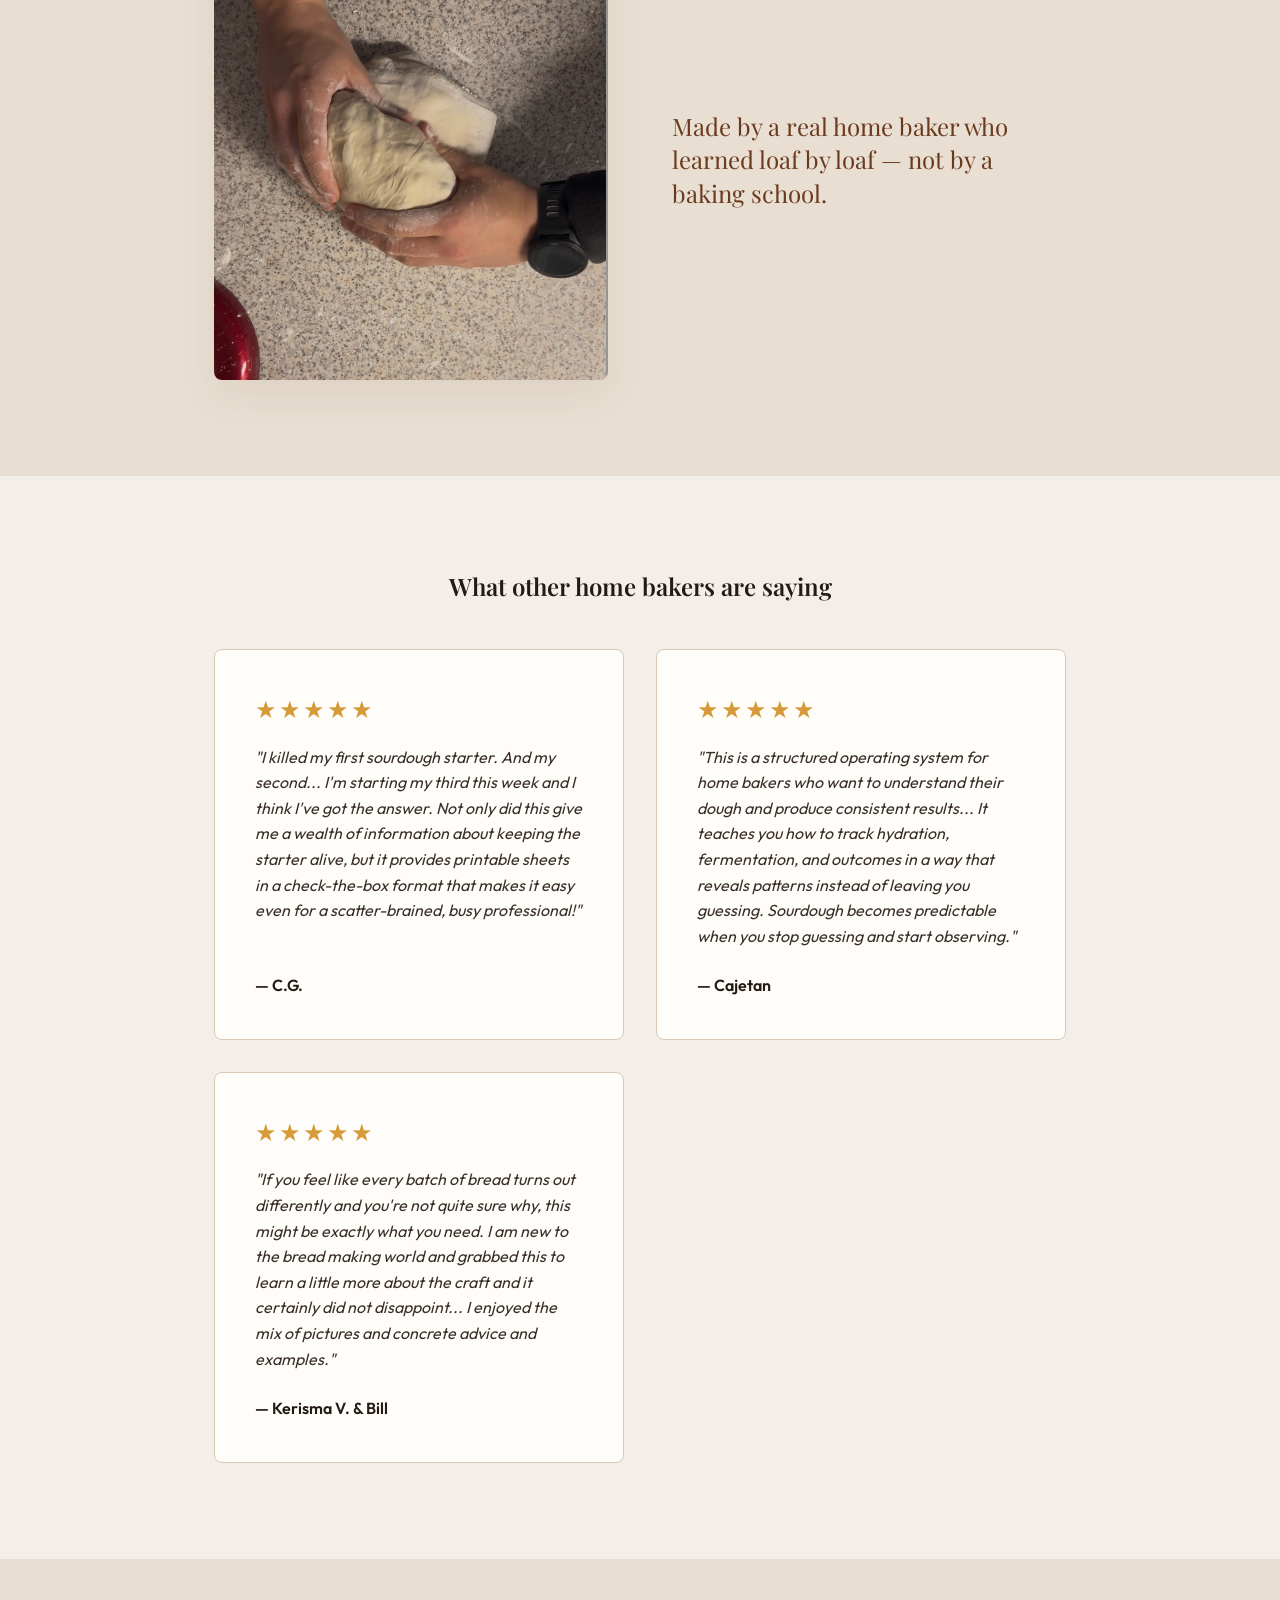
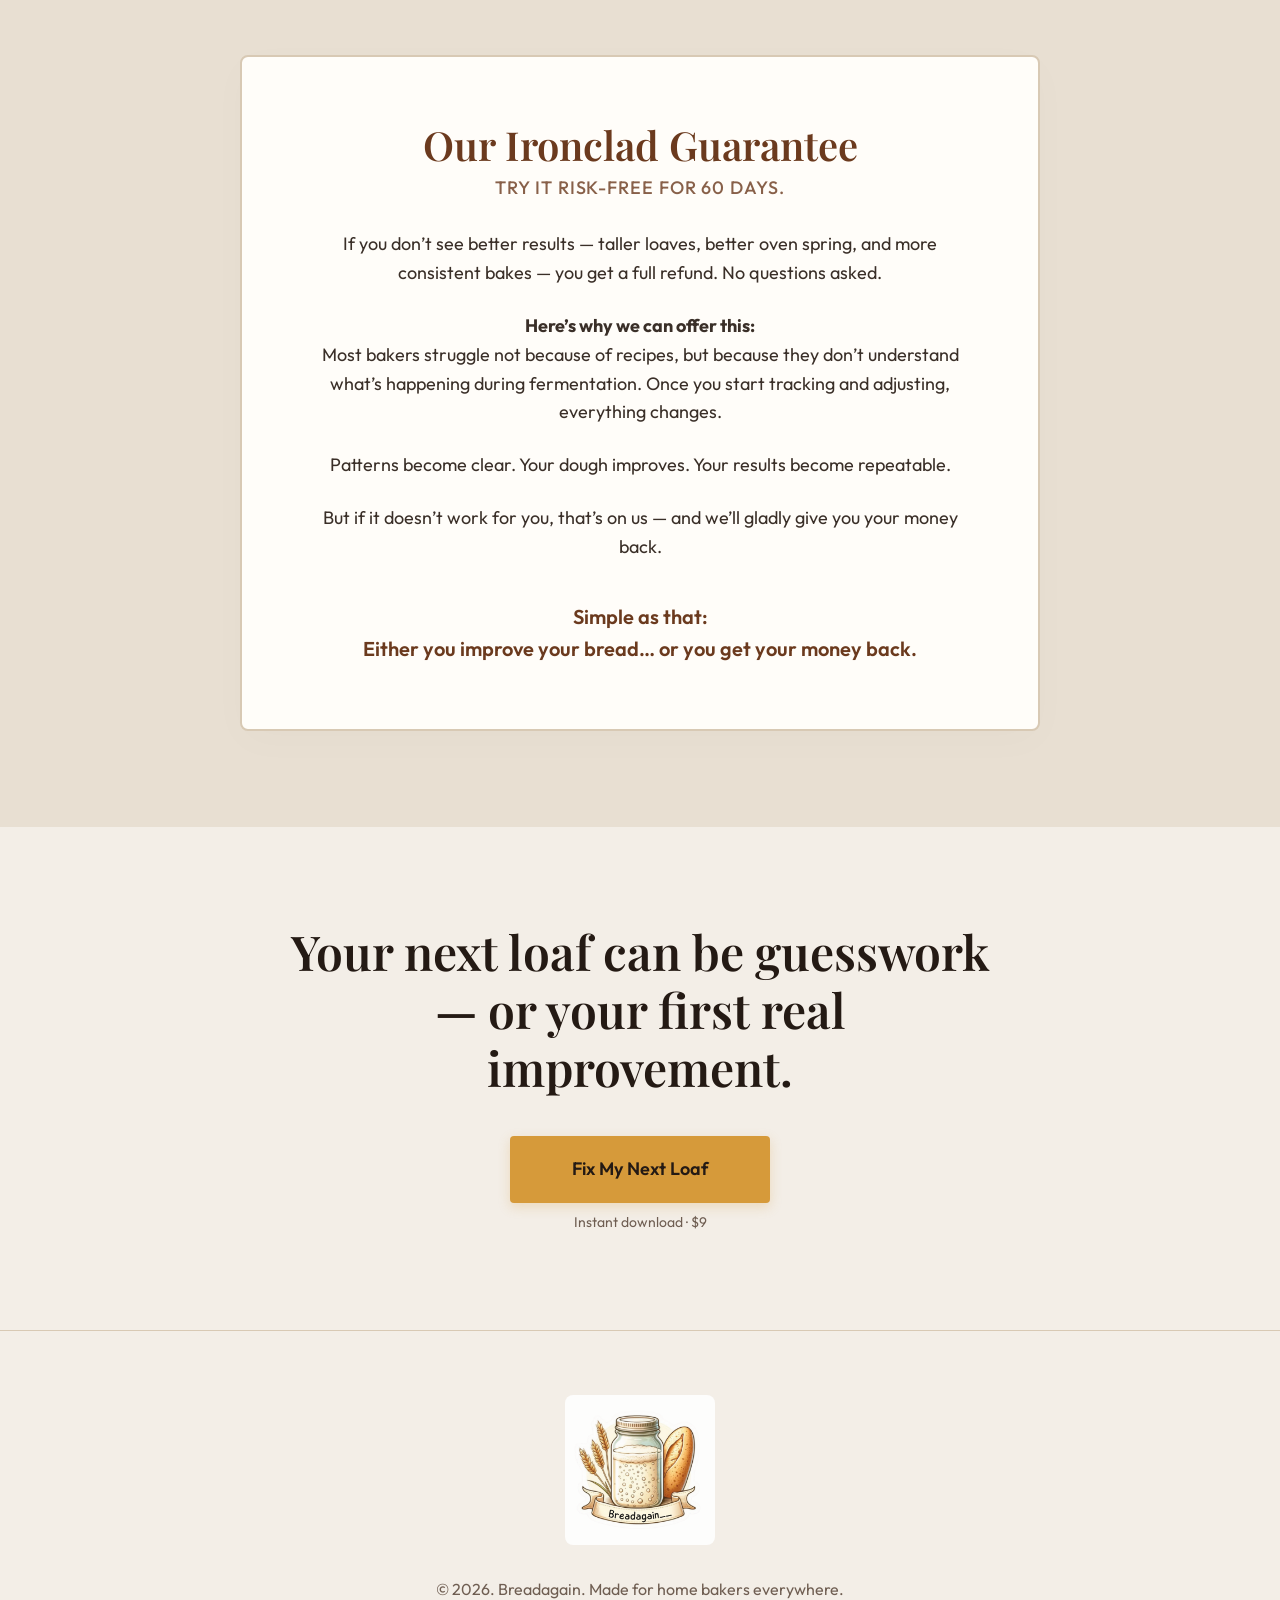
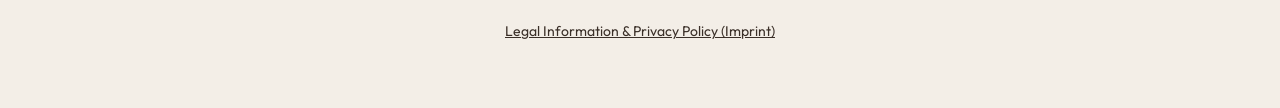
==== commit 9bb0bc98: "Add files via upload" ====
--- a/index.html
+++ b/index.html
@@ -1,6 +1,16 @@
 <!DOCTYPE html>
 <html lang="en">
 <head>
+    <!-- Google tag (gtag.js) -->
+    <script async src="https://www.googletagmanager.com/gtag/js?id=G-JB2BKEYEM1"></script>
+    <script>
+      window.dataLayer = window.dataLayer || [];
+      function gtag(){dataLayer.push(arguments);}
+      gtag('js', new Date());
+
+      gtag('config', 'G-JB2BKEYEM1');
+    </script>
+    
     <meta charset="UTF-8">
     <meta name="viewport" content="width=device-width, initial-scale=1.0">
     <title>Fix Your First Sourdough Loaves | Breadagain</title>
@@ -19,7 +29,7 @@
         <h1>Your sourdough didn’t turn out the way you hoped?</h1>
         <p>Here’s exactly how to fix your next loaf — without guessing.</p>
         
-        <a href="#offer" class="btn">Fix My Next Loaf</a>
+        <a href="https://www.checkout-ds24.com/product/681362" onclick="handleClick(event)" class="btn">Fix My Next Loaf</a>
         <span class="microcopy">Instant download · Just $9</span>
         
         <div class="hero-image">
@@ -107,7 +117,7 @@
     <section class="offer" id="offer">
         <div class="container">
             <h2>Skip weeks of frustration for just $9</h2>
-            <a href="#" class="btn">Fix My Next Loaf</a>
+            <a href="https://www.checkout-ds24.com/product/681362" onclick="handleClick(event)" class="btn">Fix My Next Loaf</a>
             <span class="microcopy">Instant download · $9</span>
         </div>
     </section>
@@ -124,7 +134,37 @@
         </div>
     </section>
 
-    <!-- 8. GUARANTEE SECTION -->
+    <!-- 8. REVIEWS SECTION -->
+    <section class="reviews">
+        <div class="container">
+            <h2>What other home bakers are saying</h2>
+            
+            <div class="reviews-grid">
+                <!-- Review 1 -->
+                <div class="review-card">
+                    <div class="review-stars">★★★★★</div>
+                    <p class="review-text">"I killed my first sourdough starter. And my second... I'm starting my third this week and I think I've got the answer. Not only did this give me a wealth of information about keeping the starter alive, but it provides printable sheets in a check-the-box format that makes it easy even for a scatter-brained, busy professional!"</p>
+                    <p class="review-author">— C.G.</p>
+                </div>
+
+                <!-- Review 2 -->
+                <div class="review-card">
+                    <div class="review-stars">★★★★★</div>
+                    <p class="review-text">"This is a structured operating system for home bakers who want to understand their dough and produce consistent results... It teaches you how to track hydration, fermentation, and outcomes in a way that reveals patterns instead of leaving you guessing. Sourdough becomes predictable when you stop guessing and start observing."</p>
+                    <p class="review-author">— Cajetan</p>
+                </div>
+
+                <!-- Review 3 -->
+                <div class="review-card">
+                    <div class="review-stars">★★★★★</div>
+                    <p class="review-text">"If you feel like every batch of bread turns out differently and you're not quite sure why, this might be exactly what you need. I am new to the bread making world and grabbed this to learn a little more about the craft and it certainly did not disappoint... I enjoyed the mix of pictures and concrete advice and examples."</p>
+                    <p class="review-author">— Kerisma V. &amp; Bill</p>
+                </div>
+            </div>
+        </div>
+    </section>
+
+    <!-- 9. GUARANTEE SECTION -->
     <section>
         <div class="container guarantee-container">
             <div class="guarantee-box">
@@ -145,7 +185,7 @@
     <section class="final-cta">
         <div class="container">
             <h2>Your next loaf can be guesswork — or your first real improvement.</h2>
-            <a href="#offer" class="btn">Fix My Next Loaf</a>
+            <a href="https://www.checkout-ds24.com/product/681362" onclick="handleClick(event)" class="btn">Fix My Next Loaf</a>
             <span class="microcopy">Instant download · $9</span>
         </div>
     </section>
@@ -212,6 +252,21 @@
                 lightbox.style.display = 'none';
             }, 300); // match CSS transition duration
         }
+
+        // Google Analytics / Digistore Click Handler
+        const handleClick = (e) => {
+            e.preventDefault(); // Stop default navigation so event tracks reliably
+            
+            if (typeof window !== 'undefined' && window.gtag) {
+                window.gtag('event', 'click_cta', {
+                    event_category: 'engagement',
+                    event_label: 'Fix My Next Loaf'
+                });
+            }
+
+            // Redirect smoothly to Digistore
+            window.location.href = "https://www.checkout-ds24.com/product/681362";
+        };
     </script>
 </body>
 </html>
--- a/style.css
+++ b/style.css
@@ -380,6 +380,49 @@
   margin-right: auto;
 }
 
+/* REVIEWS SECTION */
+.reviews h2 {
+  text-align: center;
+  margin-bottom: 3rem;
+}
+
+.reviews-grid {
+  display: grid;
+  grid-template-columns: repeat(auto-fit, minmax(300px, 1fr));
+  gap: 2rem;
+}
+
+.review-card {
+  background-color: var(--bg-card);
+  padding: 2.5rem;
+  border-radius: var(--border-radius);
+  border: 1px solid var(--border-color);
+  display: flex;
+  flex-direction: column;
+}
+
+.review-stars {
+  color: var(--cta-btn);
+  font-size: 1.5rem;
+  margin-bottom: 1rem;
+  letter-spacing: 2px;
+}
+
+.review-text {
+  font-size: 1rem;
+  color: var(--text-secondary);
+  line-height: 1.6;
+  margin-bottom: 1.5rem;
+  flex-grow: 1;
+  font-style: italic;
+}
+
+.review-author {
+  font-weight: 600;
+  color: var(--text-primary);
+  font-family: 'Outfit', sans-serif;
+}
+
 /* 8. GUARANTEE SECTION */
 .guarantee-container {
   display: flex;
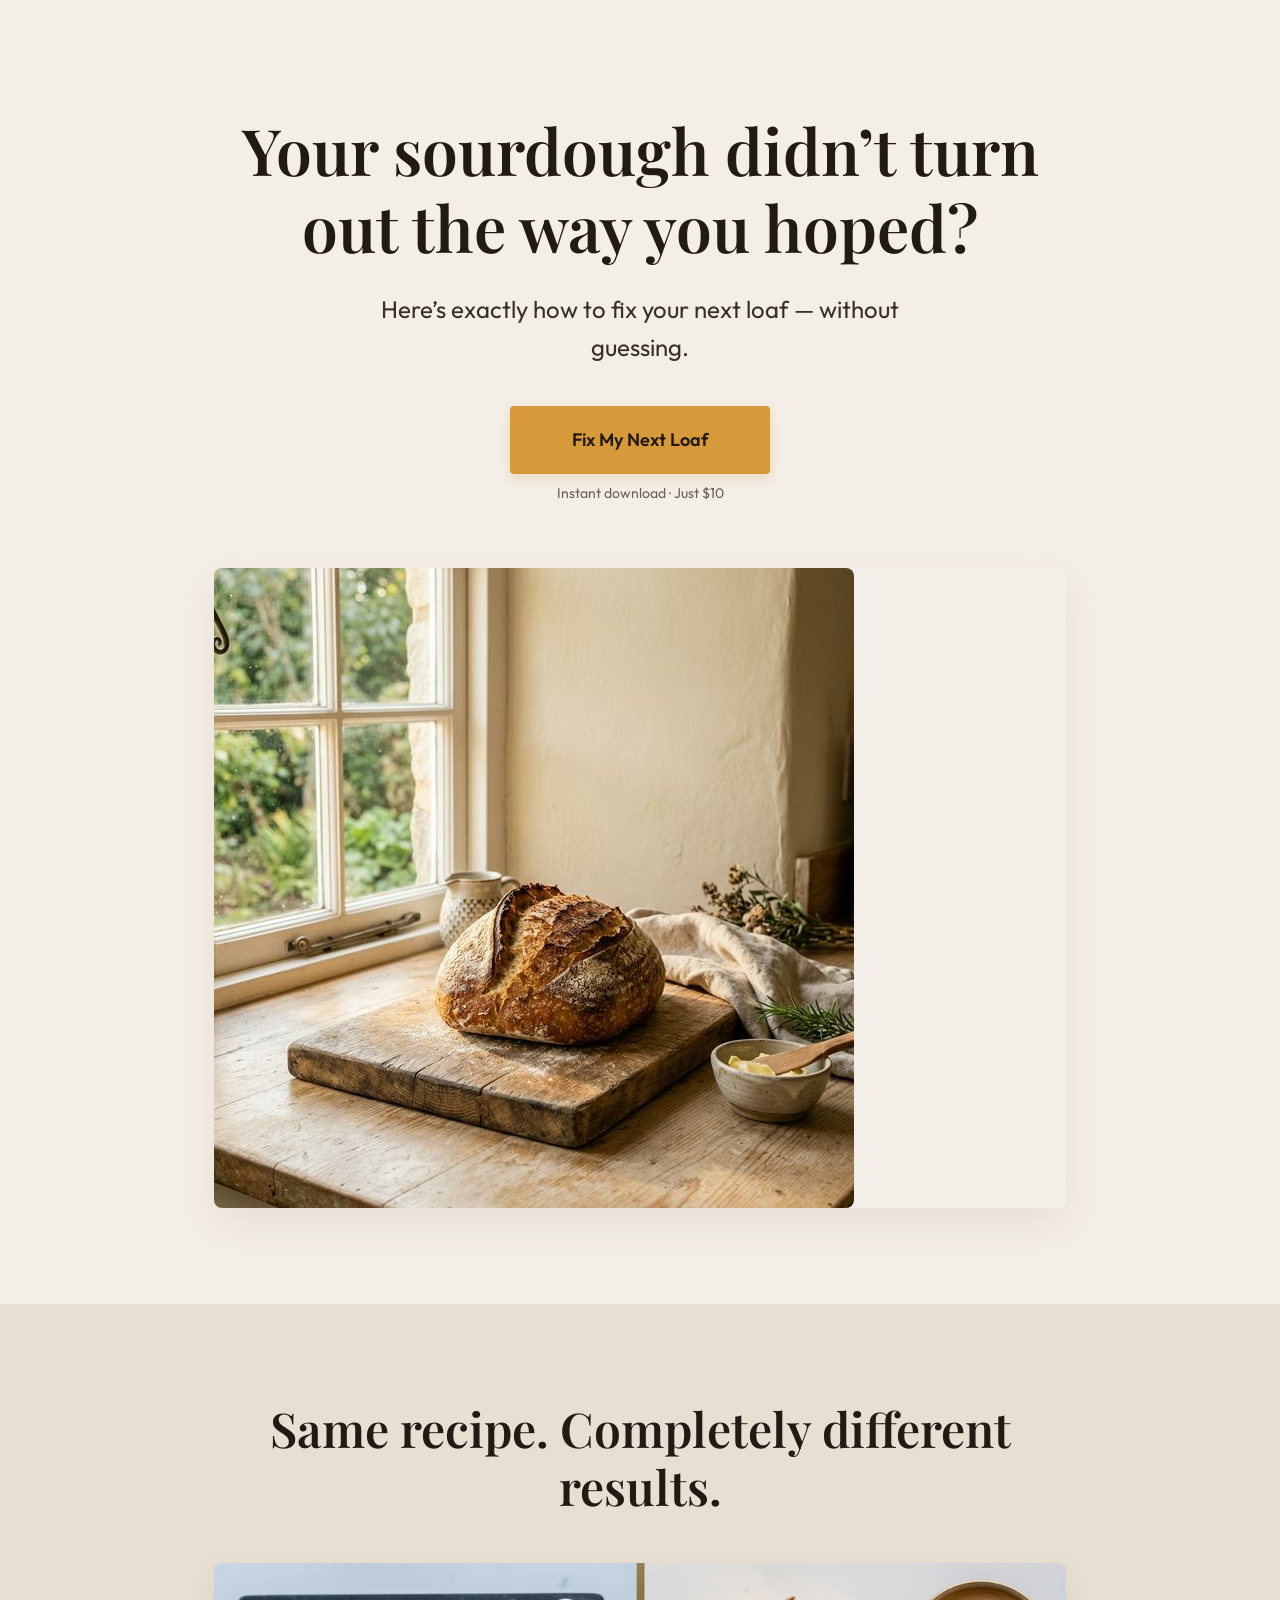
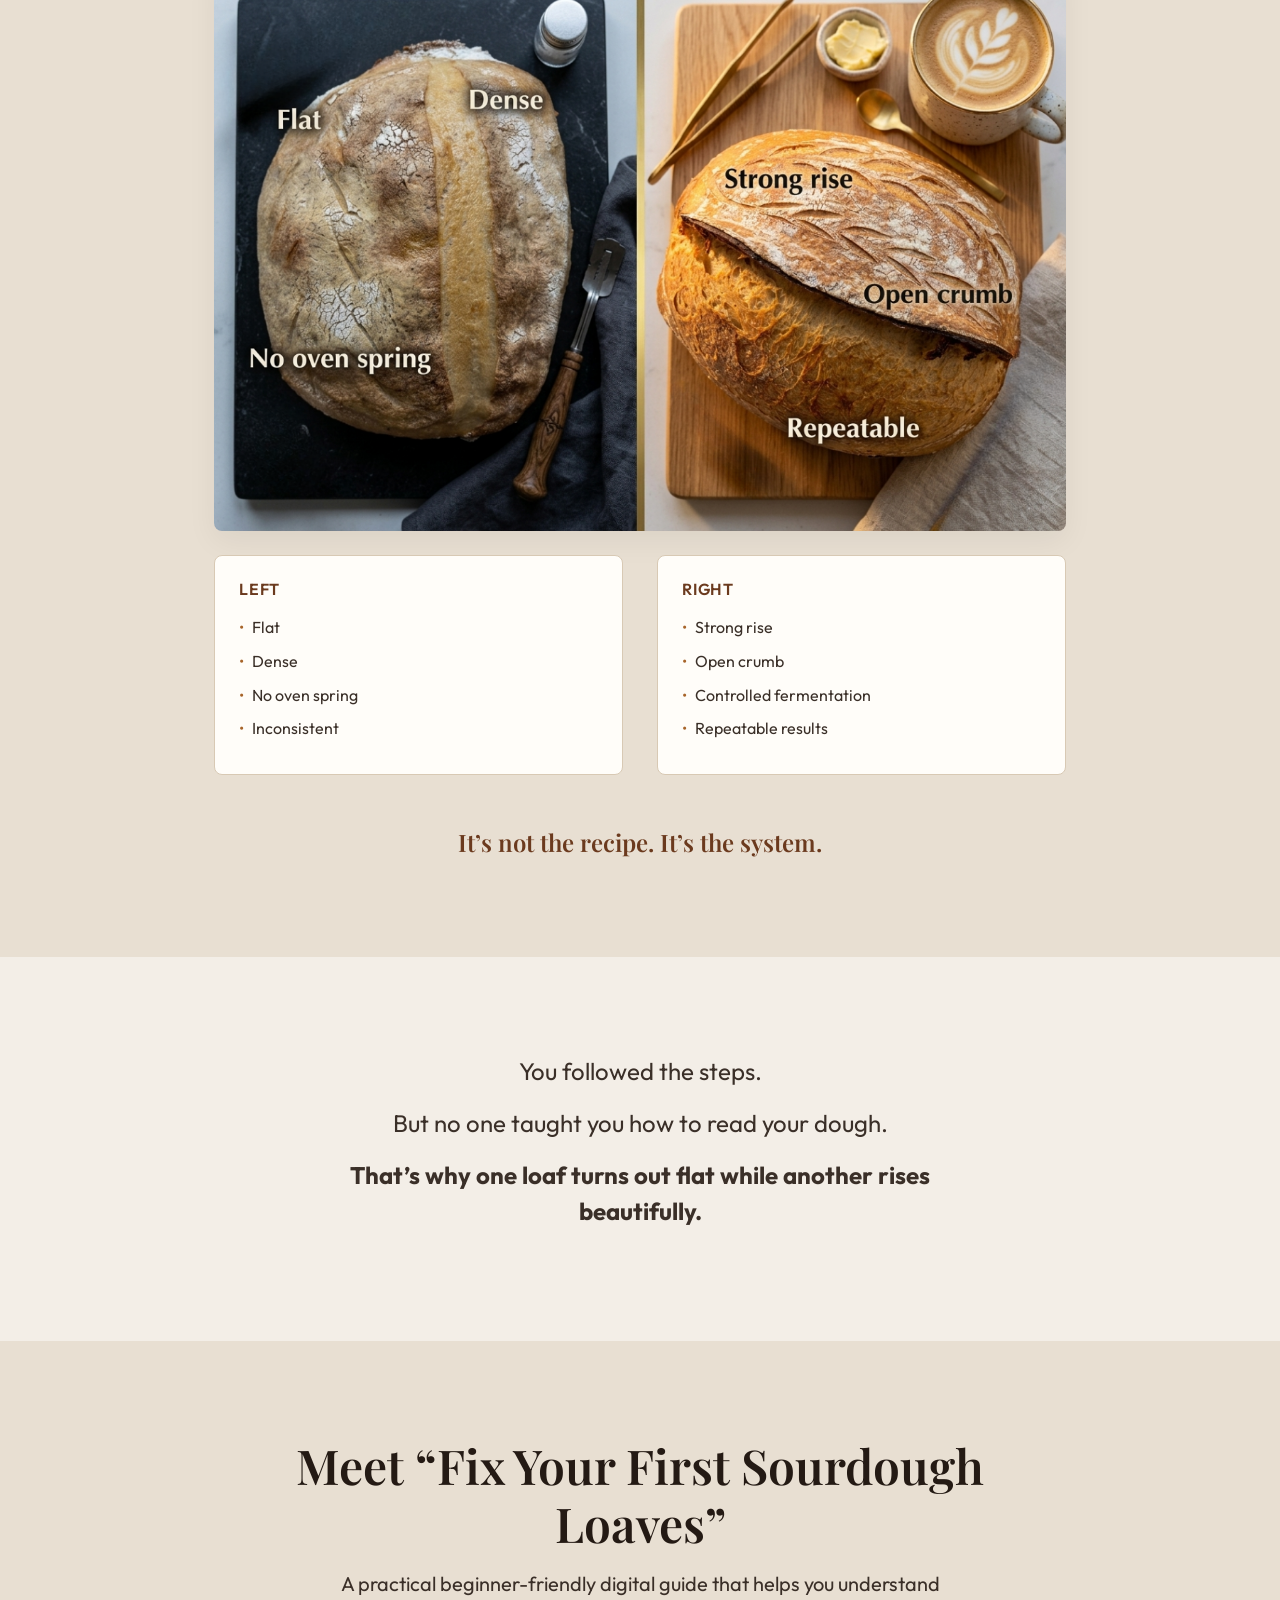
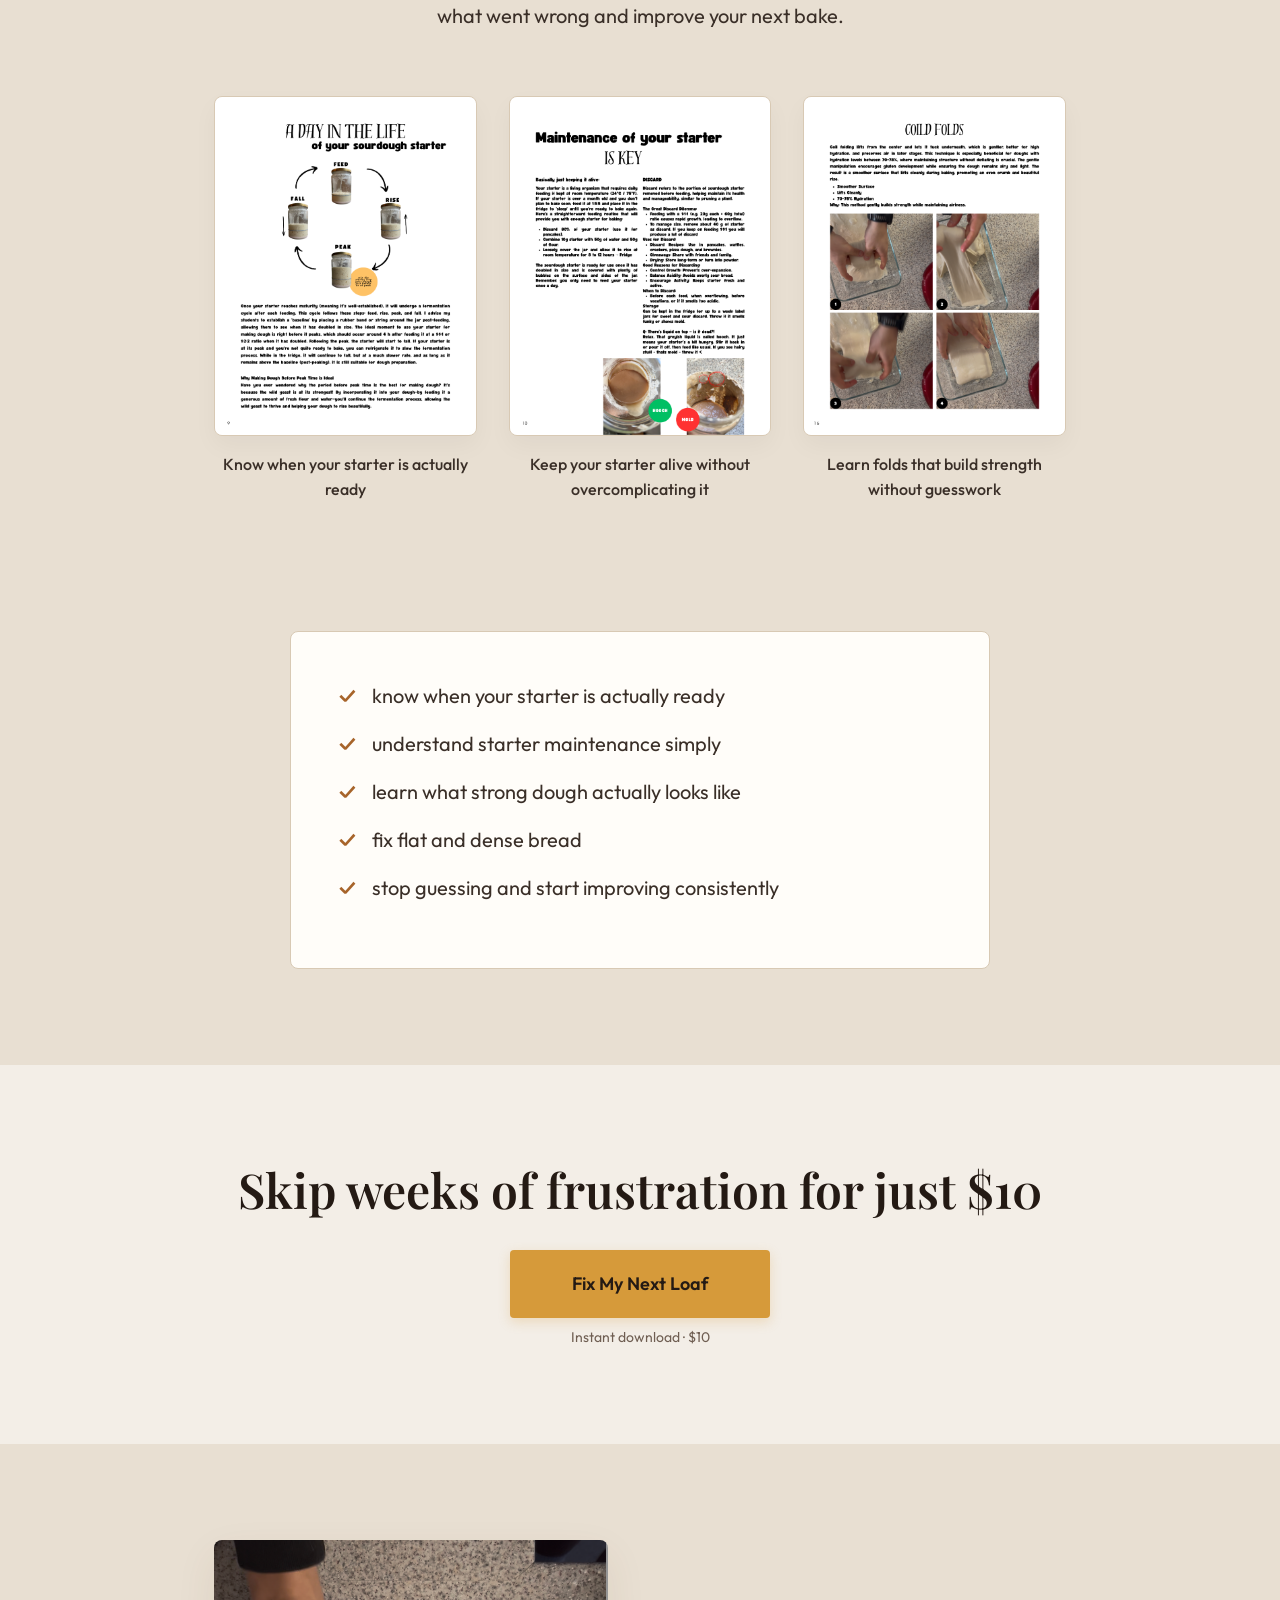
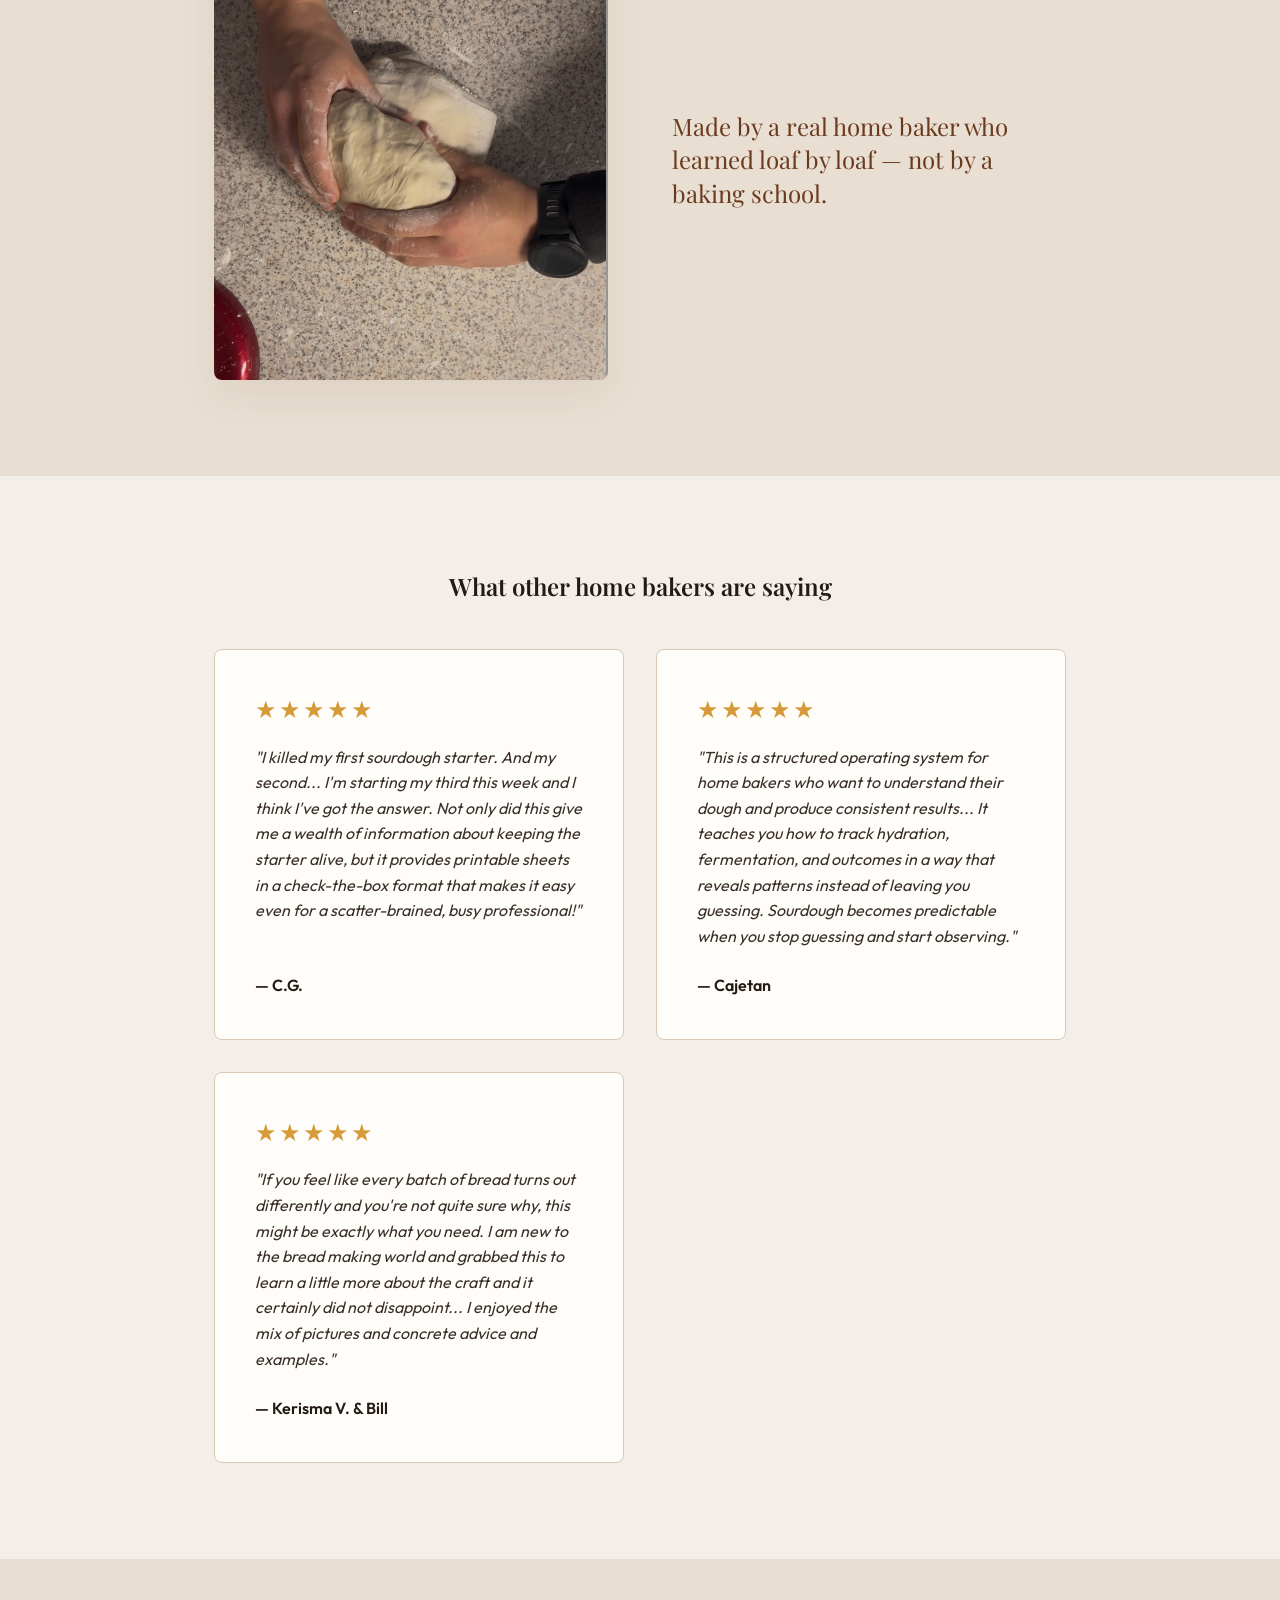
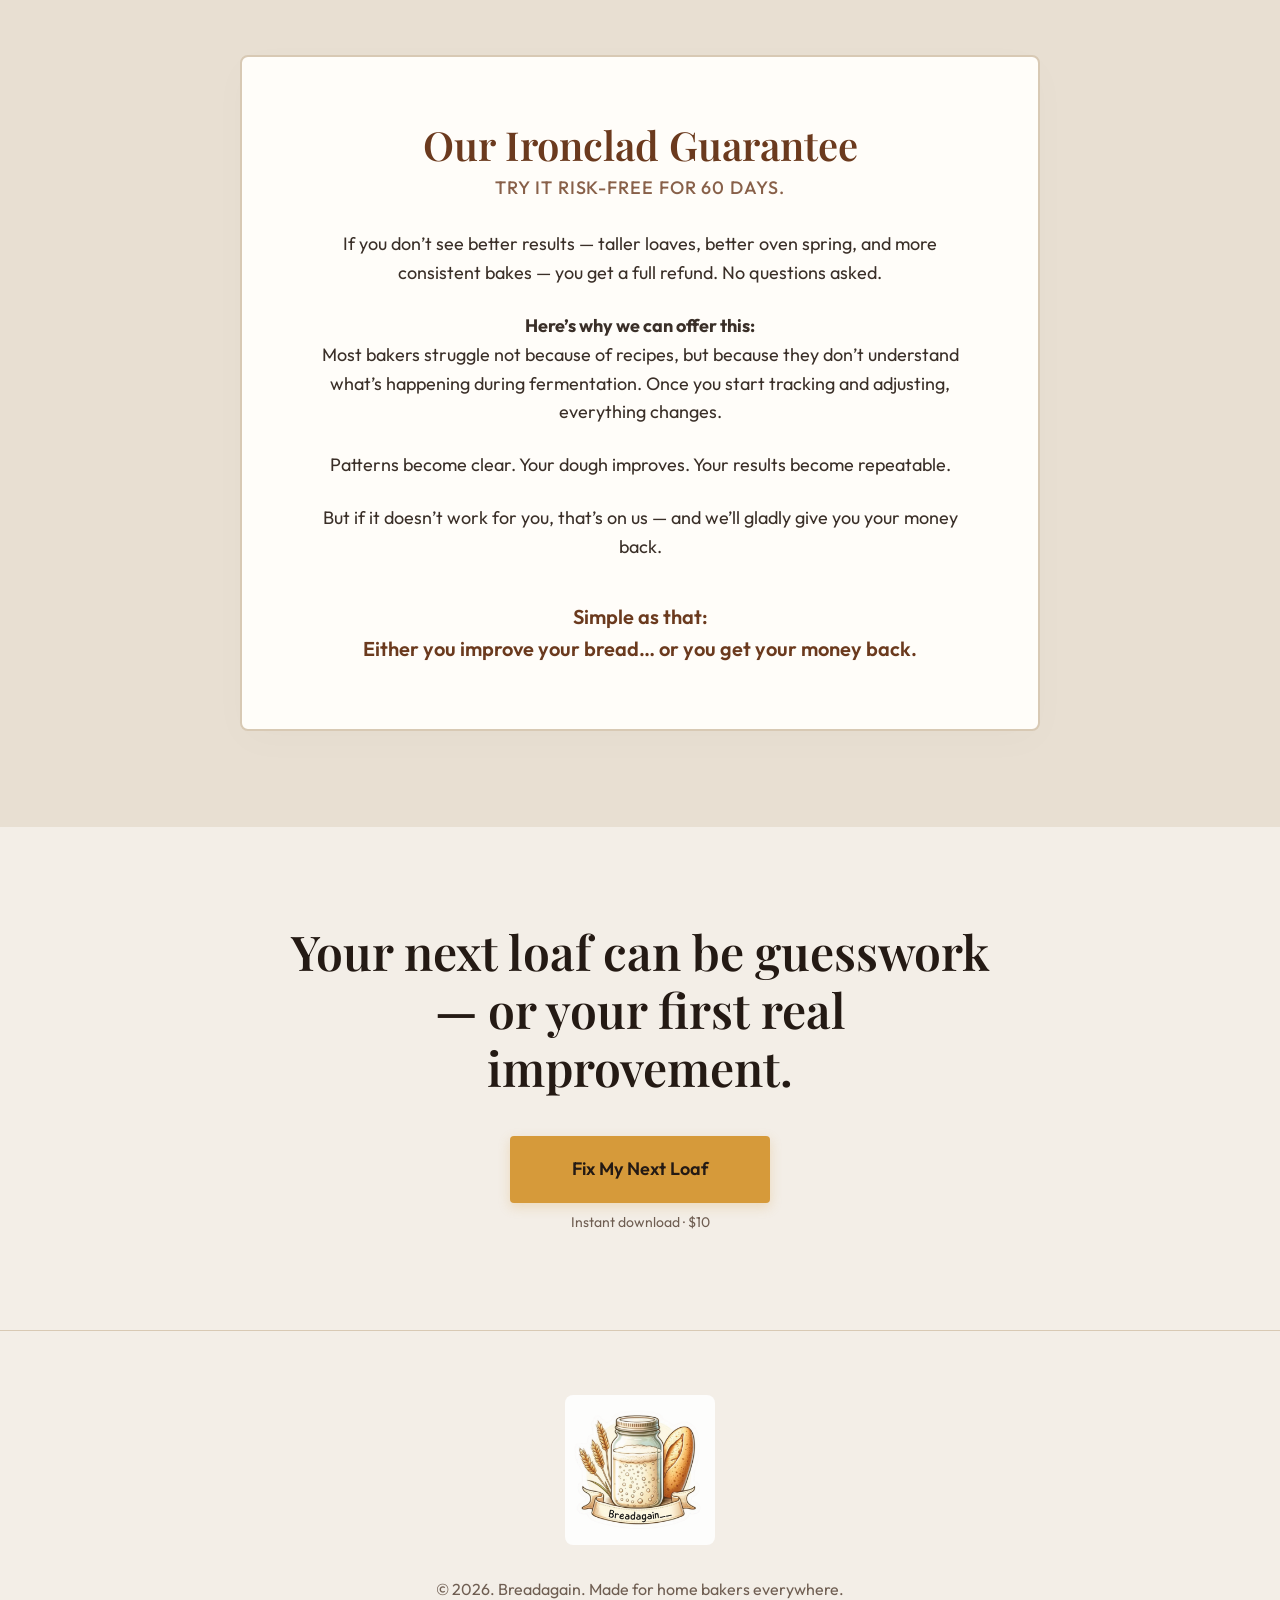
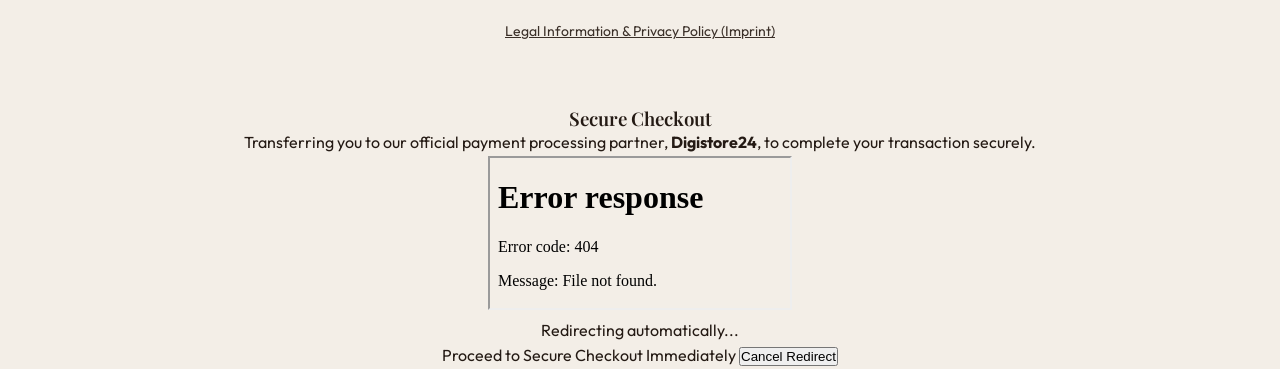
==== commit 179cb475: "Add files via upload" ====
--- a/index.html
+++ b/index.html
@@ -29,8 +29,8 @@
         <h1>Your sourdough didn’t turn out the way you hoped?</h1>
         <p>Here’s exactly how to fix your next loaf — without guessing.</p>
         
-        <a href="https://www.checkout-ds24.com/product/681362" onclick="handleClick(event)" class="btn">Fix My Next Loaf</a>
-        <span class="microcopy">Instant download · Just $9</span>
+        <a href="#" onclick="triggerCheckout(event, 'https://www.checkout-ds24.com/product/681362')" onclick="handleClick(event)" class="btn">Fix My Next Loaf</a>
+        <span class="microcopy">Instant download · Just $10</span>
         
         <div class="hero-image">
             <img src="hero_loaf.png" alt="Aspirational warm sourdough loaf and coffee">
@@ -116,9 +116,9 @@
     <!-- 6. OFFER SECTION -->
     <section class="offer" id="offer">
         <div class="container">
-            <h2>Skip weeks of frustration for just $9</h2>
-            <a href="https://www.checkout-ds24.com/product/681362" onclick="handleClick(event)" class="btn">Fix My Next Loaf</a>
-            <span class="microcopy">Instant download · $9</span>
+            <h2>Skip weeks of frustration for just $10</h2>
+            <a href="#" onclick="triggerCheckout(event, 'https://www.checkout-ds24.com/product/681362')" onclick="handleClick(event)" class="btn">Fix My Next Loaf</a>
+            <span class="microcopy">Instant download · $10</span>
         </div>
     </section>
 
@@ -185,8 +185,8 @@
     <section class="final-cta">
         <div class="container">
             <h2>Your next loaf can be guesswork — or your first real improvement.</h2>
-            <a href="https://www.checkout-ds24.com/product/681362" onclick="handleClick(event)" class="btn">Fix My Next Loaf</a>
-            <span class="microcopy">Instant download · $9</span>
+            <a href="#" onclick="triggerCheckout(event, 'https://www.checkout-ds24.com/product/681362')" onclick="handleClick(event)" class="btn">Fix My Next Loaf</a>
+            <span class="microcopy">Instant download · $10</span>
         </div>
     </section>
 
@@ -199,10 +199,6 @@
             <p style="margin-top: 1rem;"><a href="legal.html">Legal Information &amp; Privacy Policy (Imprint)</a></p>
         </div>
     </footer>
-
-    <!-- Begin of Digistore24 Trusted Badge Code -->
-    <script type="text/javascript" src="https://www.digistore24.com/trusted-badge/44045/KjfjLyEIMXED85P/salespage"></script>
-    <!-- End of Digistore24 Trusted Badge Code -->
 
     <!-- Lightbox Modal container -->
     <div class="lightbox-modal" id="lightbox">
@@ -268,5 +264,84 @@
             window.location.href = "https://www.checkout-ds24.com/product/681362";
         };
     </script>
+
+    
+    <!-- Checkout Interstitial Modal -->
+    <div id="checkout-modal" class="fixed inset-0 z-[10000] hidden items-center justify-center transition-all">
+        <div class="absolute inset-0 bg-gray-900/80 backdrop-blur-md" onclick="cancelCheckout()"></div>
+        <div class="relative bg-white rounded-2xl shadow-2xl w-full max-w-md mx-4 overflow-hidden transform scale-95 opacity-0 transition-all duration-300 border-2 border-brand/20" id="checkout-modal-content">
+            
+            <div class="p-8 pb-6 text-center">
+                <div class="w-16 h-16 bg-blue-50 text-blue-600 rounded-full flex items-center justify-center mx-auto mb-5 shadow-inner border border-blue-100">
+                    <i data-lucide="shield-check" class="w-8 h-8"></i>
+                </div>
+                <h3 class="text-2xl font-bold text-gray-900 mb-2">Secure Checkout</h3>
+                <p class="text-gray-500 text-sm leading-relaxed mb-6">Transferring you to our official payment processing partner, <strong>Digistore24</strong>, to complete your transaction securely.</p>
+                
+                <!-- Digistore Sandboxed Iframe (Prevents Main DOM Hijacking) -->
+                <div class="flex justify-center items-center bg-gray-50/50 rounded-xl mb-6 relative overflow-hidden w-full h-[80px]">
+                    <iframe src="digistore-badge.html" class="w-[300px] h-[100px] border-none absolute" scrolling="no"></iframe>
+                </div>
+                
+                <div class="flex items-center justify-center gap-3 text-sm font-bold text-brand bg-brand/10 w-full px-5 py-3 rounded-xl mb-4">
+                    <div class="w-4 h-4 border-2 border-brand border-t-transparent rounded-full animate-spin"></div>
+                    Redirecting automatically...
+                </div>
+                
+                <!-- Explicit Cancellation options added based on User Feedback -->
+                <div class="flex flex-col gap-2">
+                    <a id="checkout-fallback" href="https://www.checkout-ds24.com/product/681362" class="block w-full py-2.5 bg-gray-900 text-white rounded-lg text-sm font-semibold hover:bg-gray-800 transition-colors">
+                        Proceed to Secure Checkout Immediately
+                    </a>
+                    <button onclick="cancelCheckout()" class="block w-full py-2 text-gray-500 hover:text-gray-900 hover:bg-gray-100 rounded-lg text-sm font-medium transition-colors">
+                        Cancel Redirect
+                    </button>
+                </div>
+            </div>
+        </div>
+    </div>
+    
+    <script>
+        let checkoutTimeoutId = null;
+
+        function triggerCheckout(e, checkoutUrl) {
+            if (e) e.preventDefault();
+            const modal = document.getElementById('checkout-modal');
+            const content = document.getElementById('checkout-modal-content');
+            
+            modal.classList.remove('hidden');
+            modal.classList.add('flex');
+            document.body.style.overflow = 'hidden';
+            
+            // Trigger animation
+            setTimeout(() => {
+                content.classList.remove('scale-95', 'opacity-0');
+                content.classList.add('scale-100', 'opacity-100');
+            }, 10);
+            
+            if (window.lucide) window.lucide.createIcons();
+            
+            // Execute redirect after 6.0 seconds to give ample cancellation time
+            checkoutTimeoutId = setTimeout(() => {
+                window.location.href = checkoutUrl;
+            }, 6000); 
+        }
+
+        function cancelCheckout() {
+            if (checkoutTimeoutId) clearTimeout(checkoutTimeoutId);
+            
+            const modal = document.getElementById('checkout-modal');
+            const content = document.getElementById('checkout-modal-content');
+            
+            content.classList.add('scale-95', 'opacity-0');
+            content.classList.remove('scale-100', 'opacity-100');
+            
+            setTimeout(() => {
+                modal.classList.add('hidden');
+                modal.classList.remove('flex');
+                document.body.style.overflow = '';
+            }, 300);
+        }
+    </script>
 </body>
 </html>
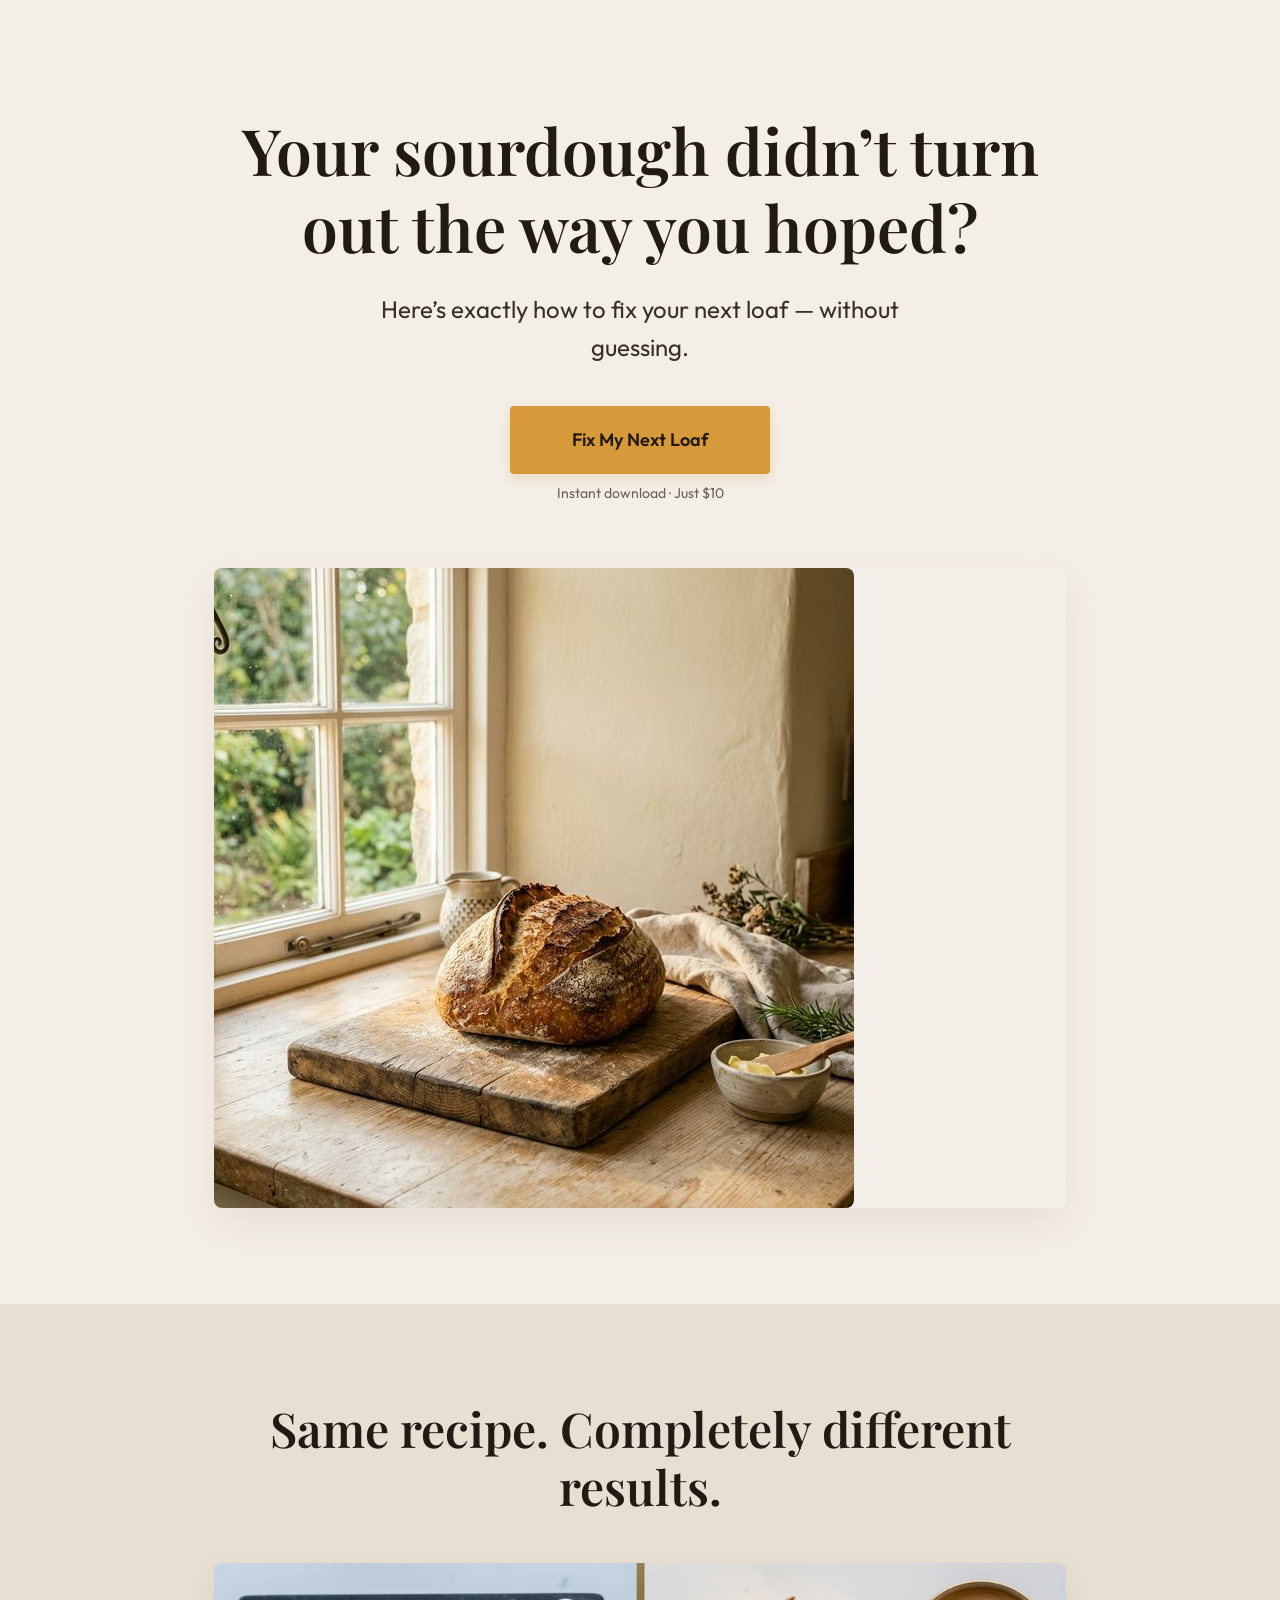
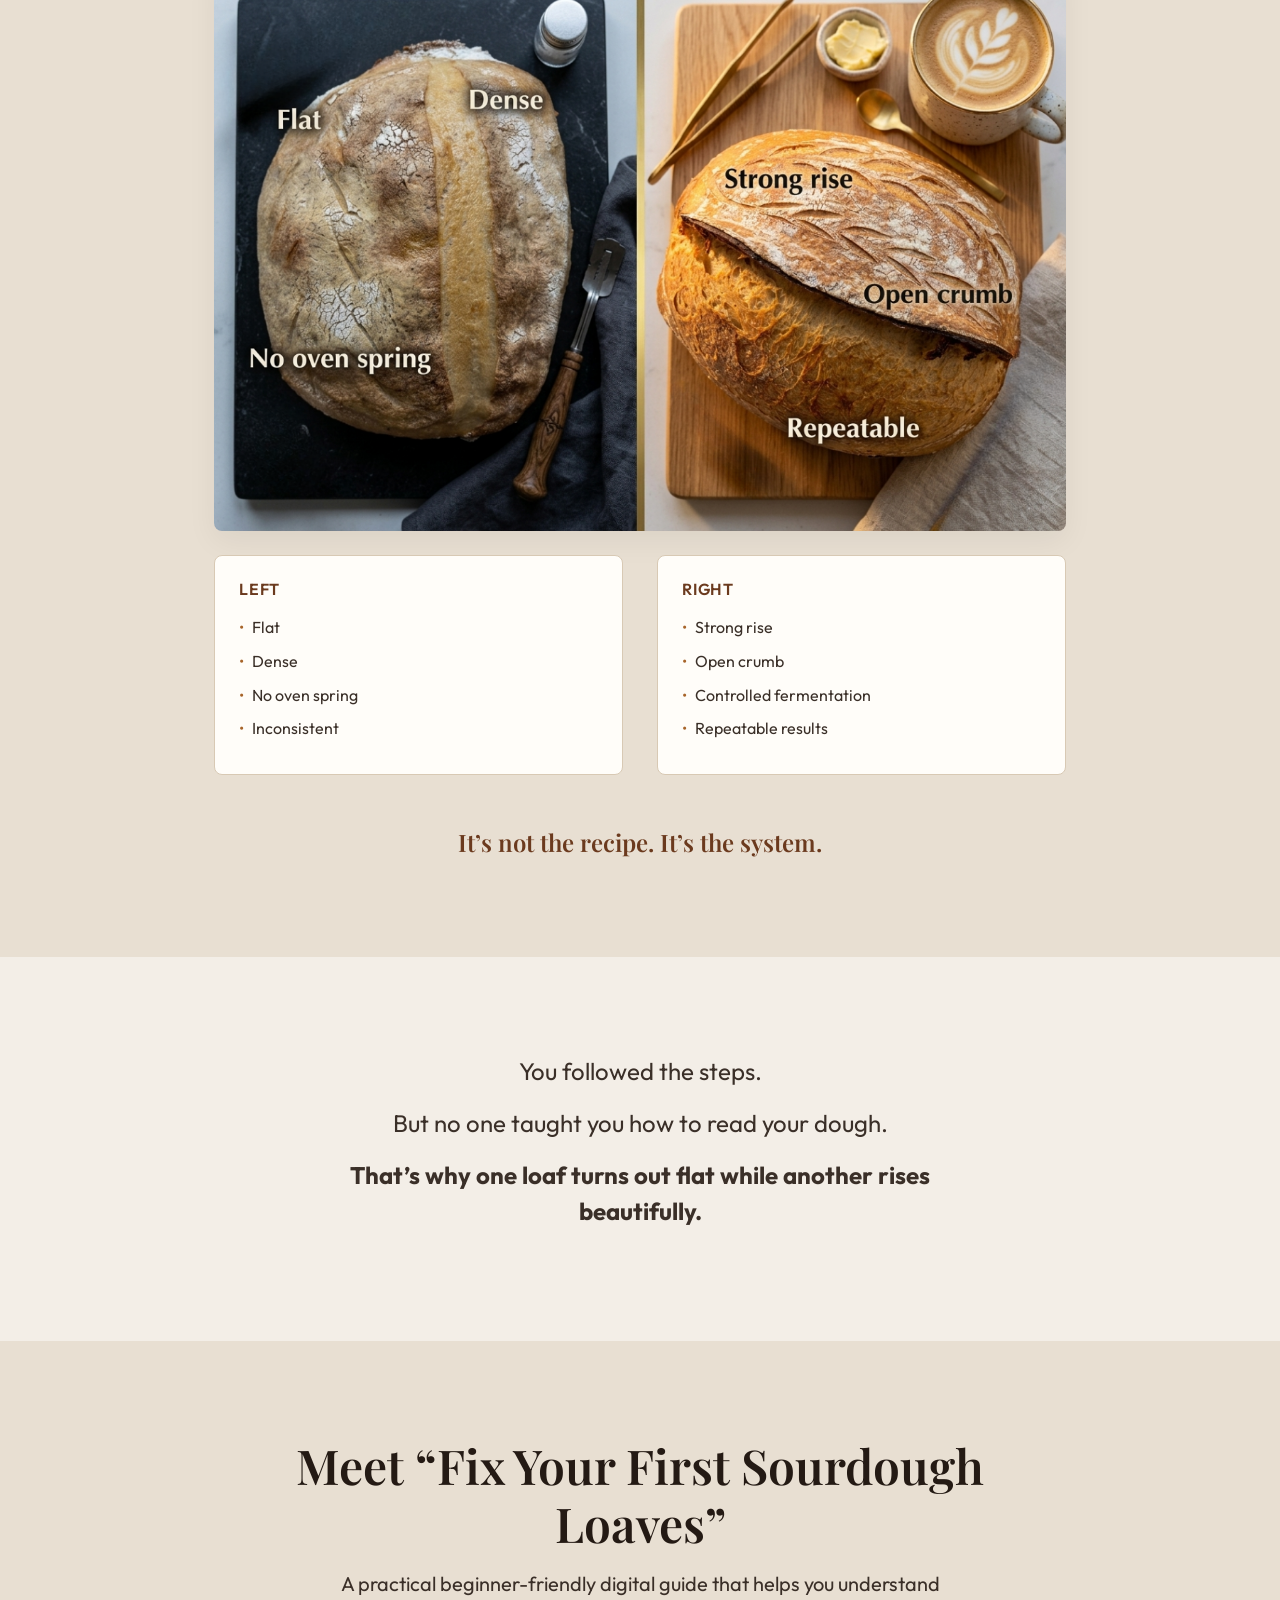
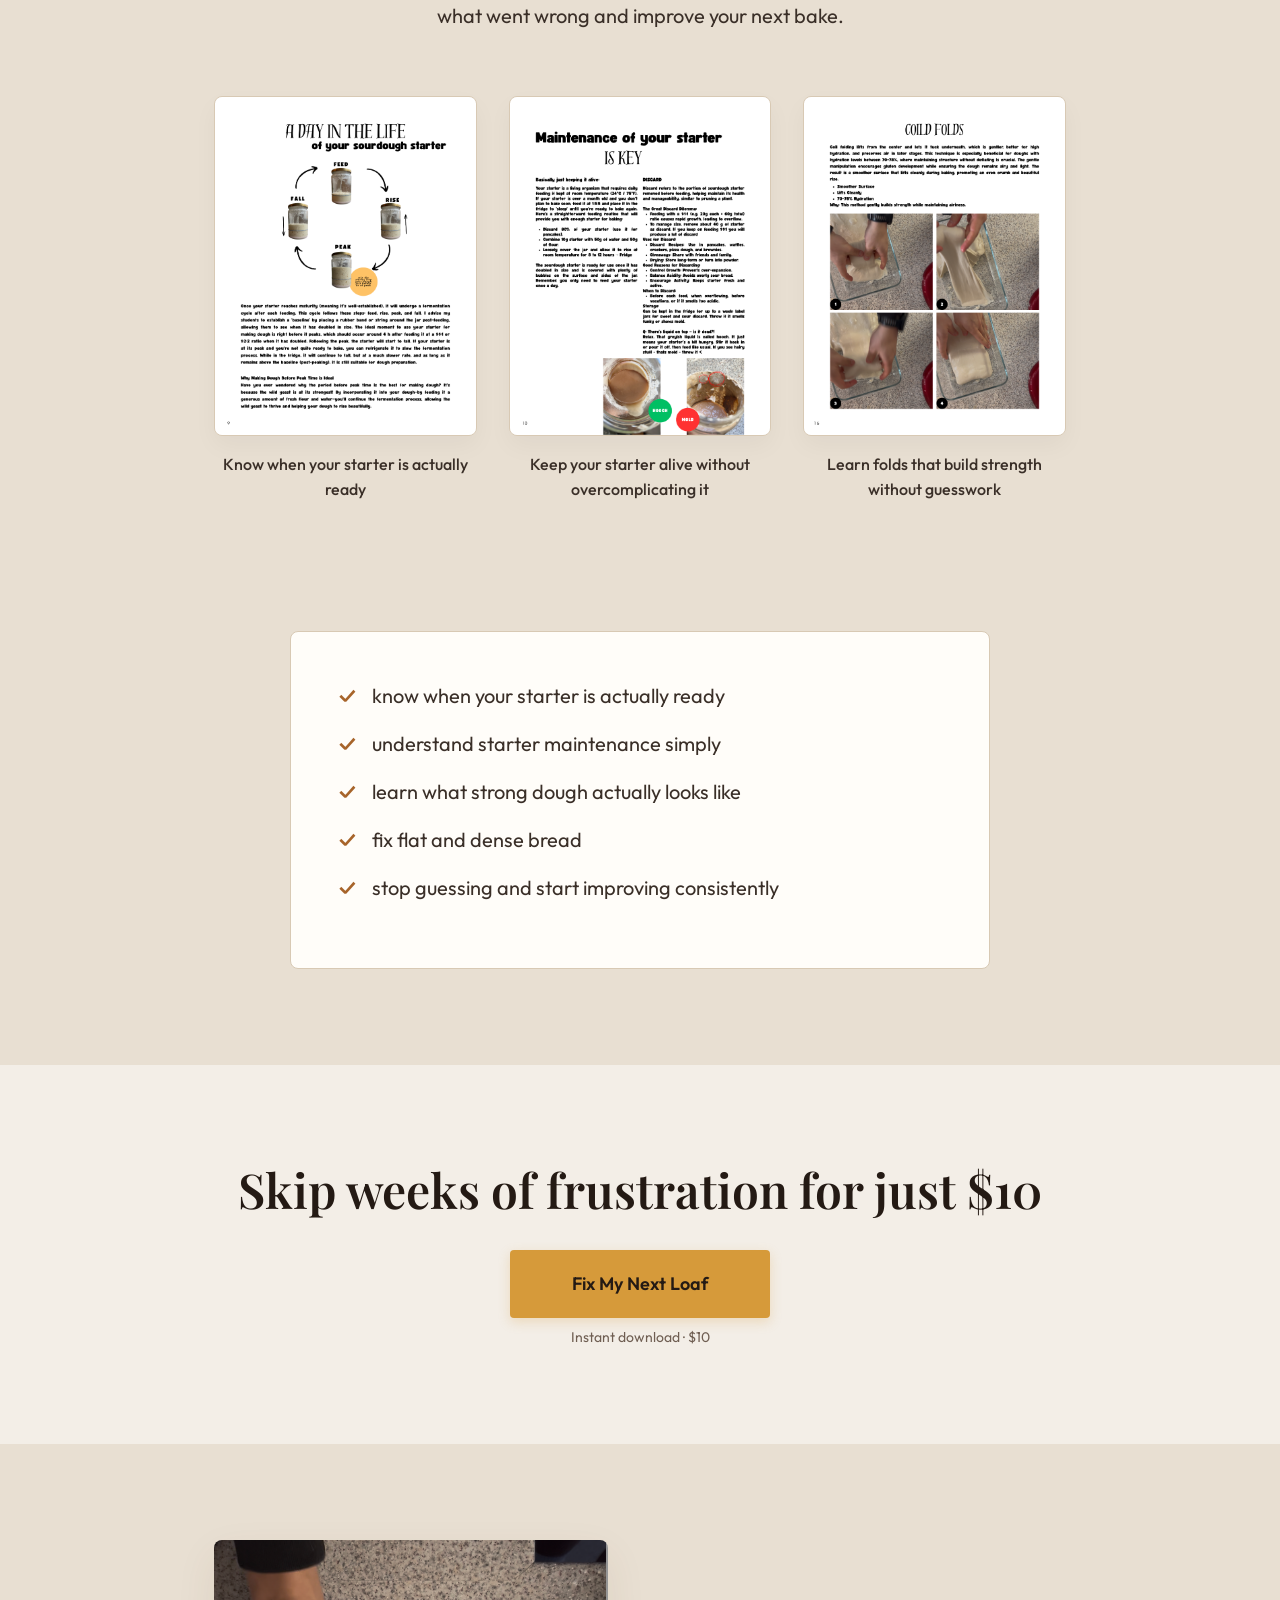
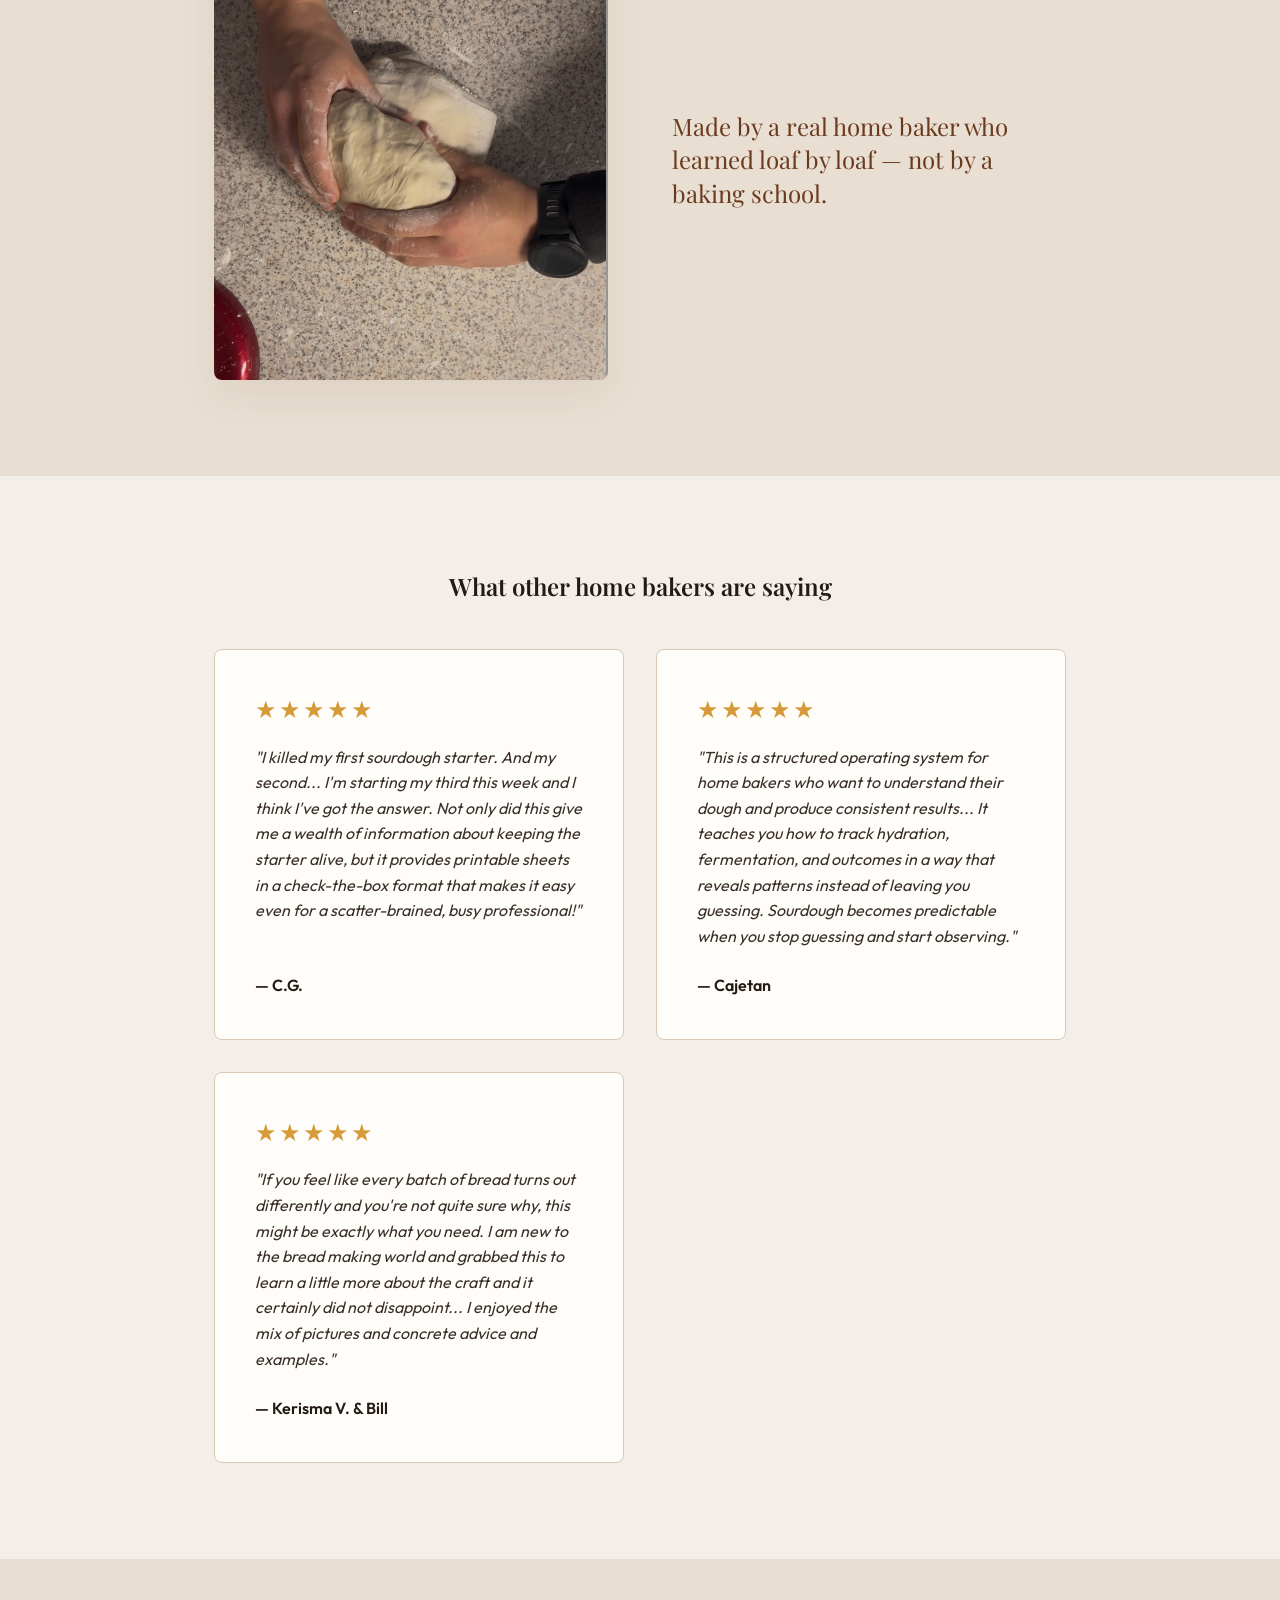
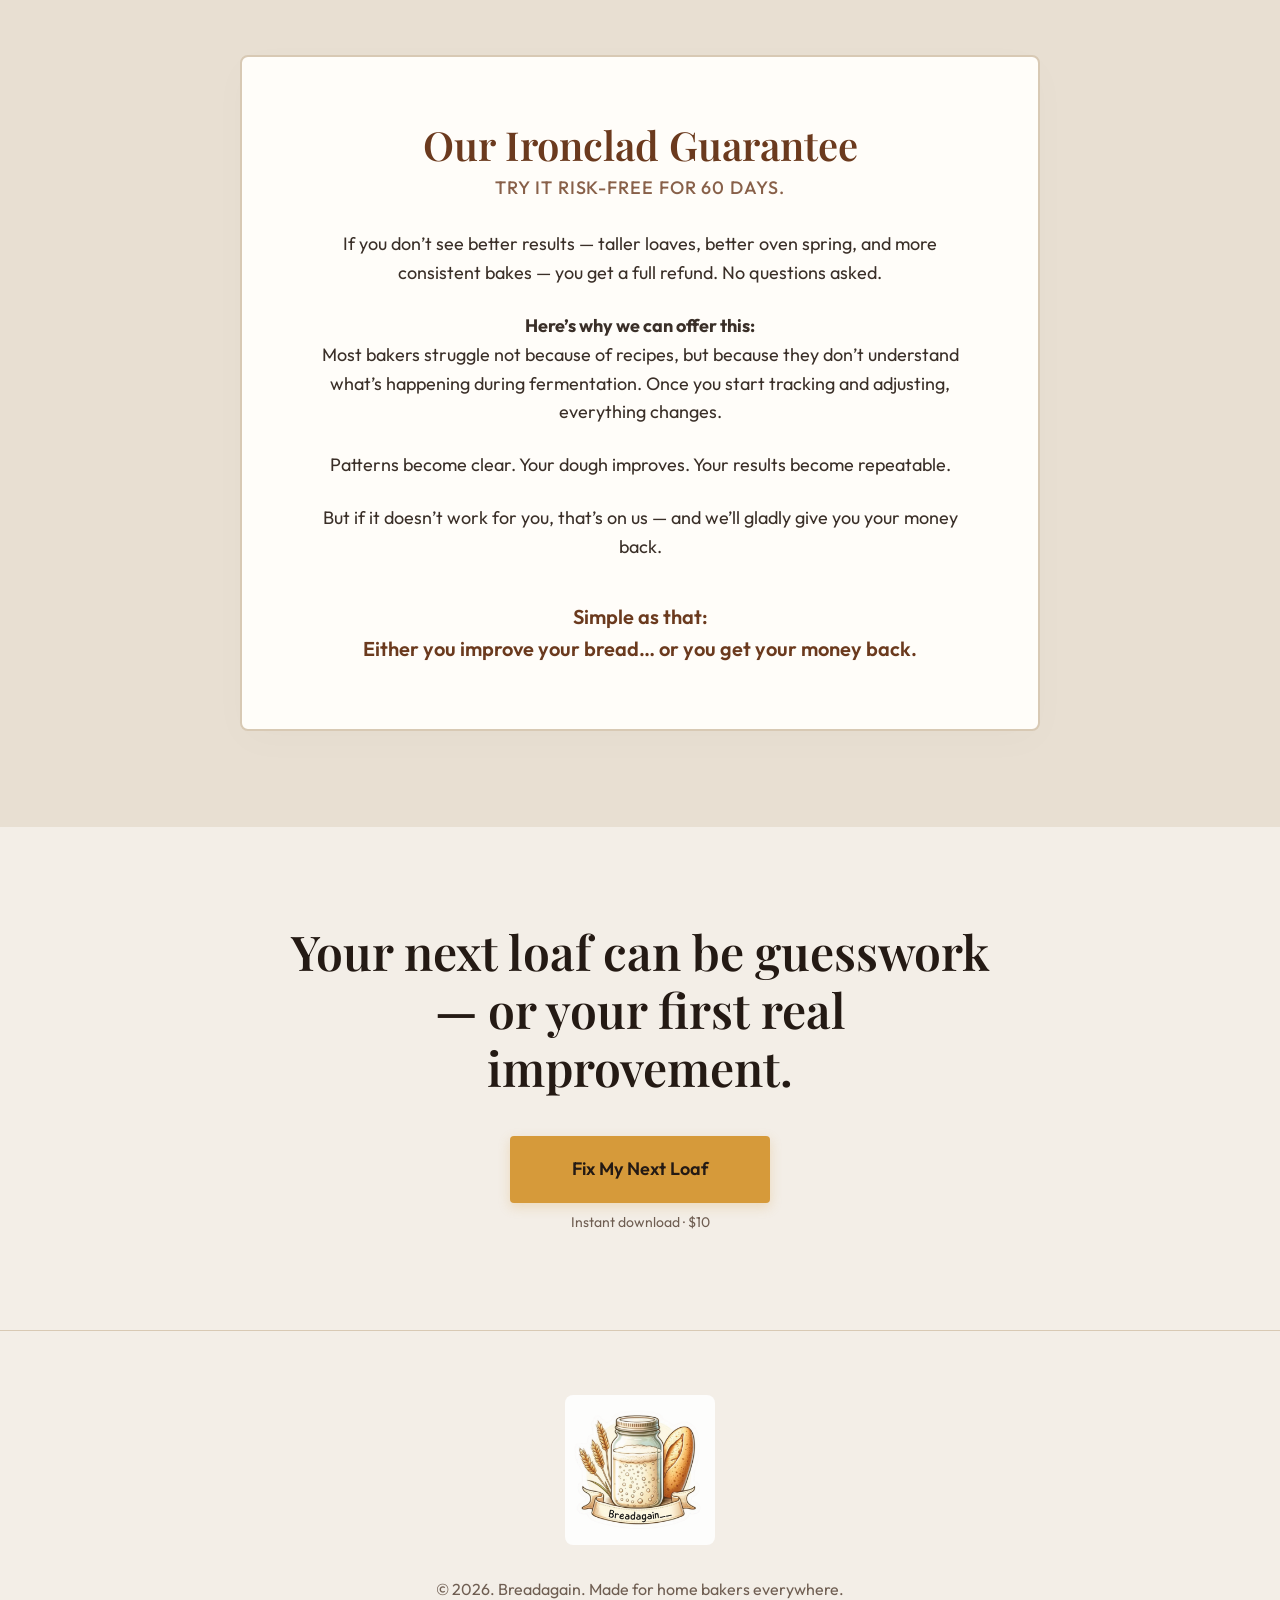
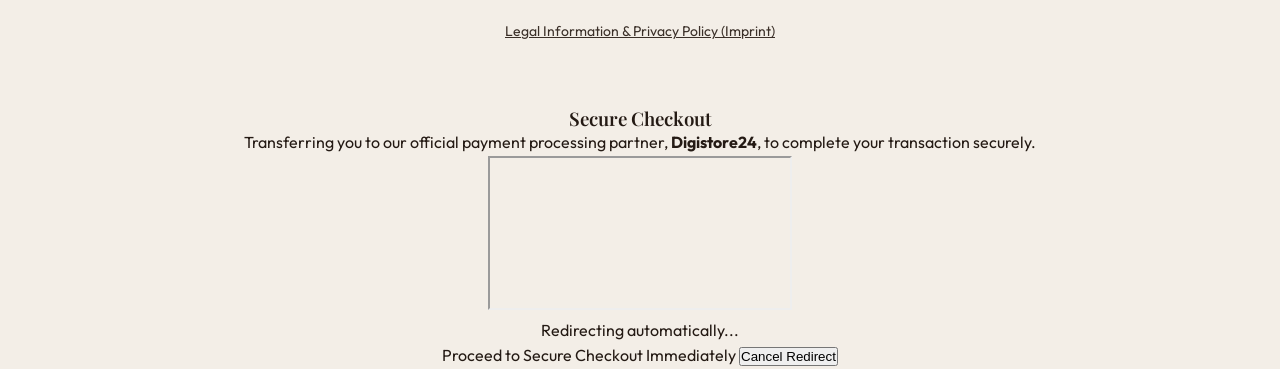
==== commit 773fecae: "Add files via upload" ====
--- a/index.html
+++ b/index.html
@@ -29,7 +29,7 @@
         <h1>Your sourdough didn’t turn out the way you hoped?</h1>
         <p>Here’s exactly how to fix your next loaf — without guessing.</p>
         
-        <a href="#" onclick="triggerCheckout(event, 'https://www.checkout-ds24.com/product/681362')" onclick="handleClick(event)" class="btn">Fix My Next Loaf</a>
+        <a href="#" onclick="triggerCheckout(event, 'https://www.checkout-ds24.com/product/681362')" class="btn">Fix My Next Loaf</a>
         <span class="microcopy">Instant download · Just $10</span>
         
         <div class="hero-image">
@@ -117,7 +117,7 @@
     <section class="offer" id="offer">
         <div class="container">
             <h2>Skip weeks of frustration for just $10</h2>
-            <a href="#" onclick="triggerCheckout(event, 'https://www.checkout-ds24.com/product/681362')" onclick="handleClick(event)" class="btn">Fix My Next Loaf</a>
+            <a href="#" onclick="triggerCheckout(event, 'https://www.checkout-ds24.com/product/681362')" class="btn">Fix My Next Loaf</a>
             <span class="microcopy">Instant download · $10</span>
         </div>
     </section>
@@ -185,7 +185,7 @@
     <section class="final-cta">
         <div class="container">
             <h2>Your next loaf can be guesswork — or your first real improvement.</h2>
-            <a href="#" onclick="triggerCheckout(event, 'https://www.checkout-ds24.com/product/681362')" onclick="handleClick(event)" class="btn">Fix My Next Loaf</a>
+            <a href="#" onclick="triggerCheckout(event, 'https://www.checkout-ds24.com/product/681362')" class="btn">Fix My Next Loaf</a>
             <span class="microcopy">Instant download · $10</span>
         </div>
     </section>
@@ -280,7 +280,7 @@
                 
                 <!-- Digistore Sandboxed Iframe (Prevents Main DOM Hijacking) -->
                 <div class="flex justify-center items-center bg-gray-50/50 rounded-xl mb-6 relative overflow-hidden w-full h-[80px]">
-                    <iframe src="digistore-badge.html" class="w-[300px] h-[100px] border-none absolute" scrolling="no"></iframe>
+                    <iframe srcdoc="&lt;!DOCTYPE html&gt;&lt;html&gt;&lt;head&gt;&lt;style&gt;body { margin: 0; display: flex; justify-content: center; align-items: center; background: transparent; overflow: hidden; }&lt;/style&gt;&lt;/head&gt;&lt;body&gt;&lt;script type='text/javascript' src='https://www.digistore24.com/trusted-badge/44045/KjfjLyEIMXED85P/salespage'&gt;&lt;/script&gt;&lt;/body&gt;&lt;/html&gt;" class="w-[300px] h-[100px] border-none absolute" scrolling="no"></iframe>
                 </div>
                 
                 <div class="flex items-center justify-center gap-3 text-sm font-bold text-brand bg-brand/10 w-full px-5 py-3 rounded-xl mb-4">
